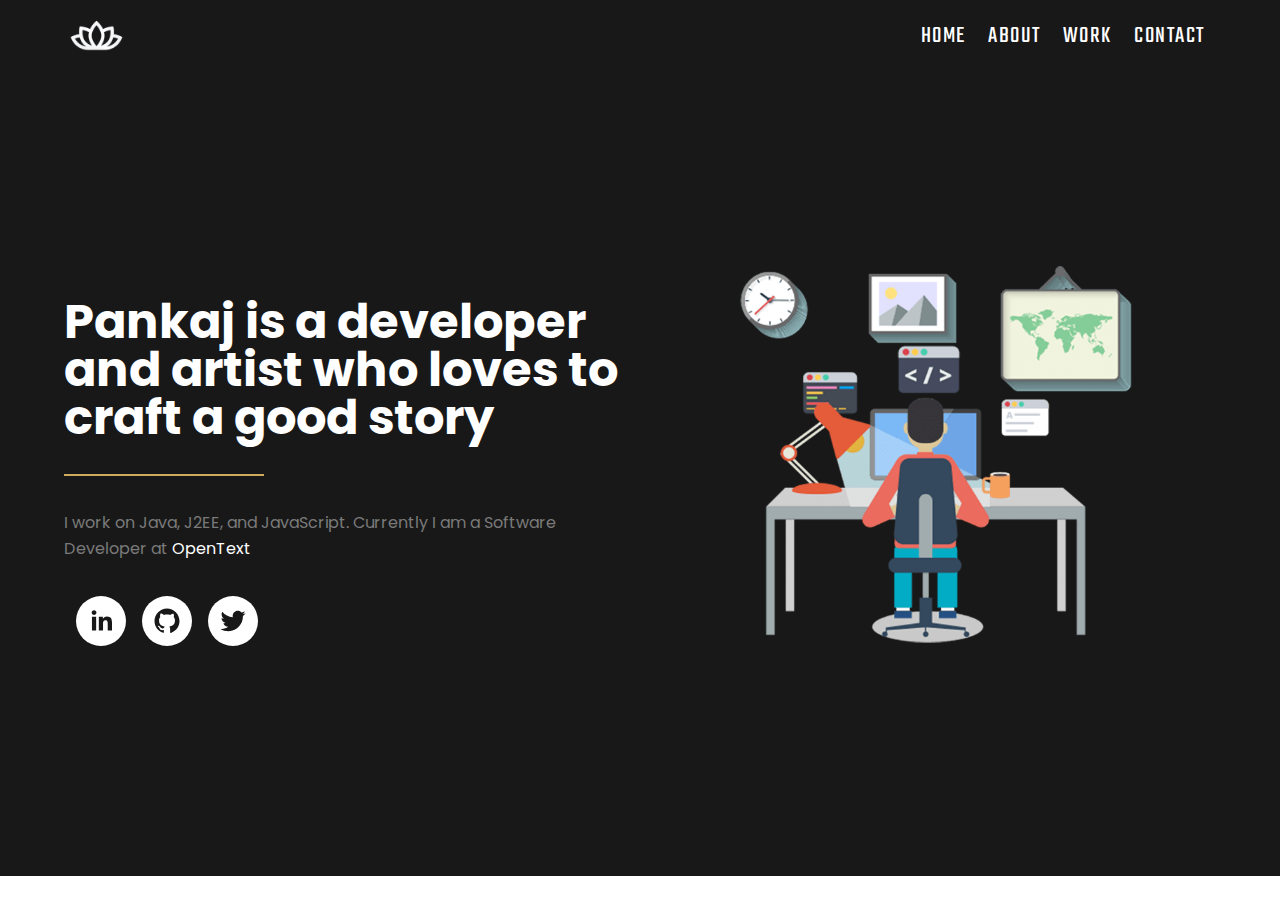
==== index.html @ ecaa139f "Updates" ====
<!doctype html><html lang="en"><head><meta charset="utf-8"/><link rel="icon" href="/favicon.ico"/><meta name="viewport" content="width=device-width,initial-scale=1"/><meta name="google-site-verification" content="CIOfzHV0tzYHWhDOsq9z45AfYUQWA6i40M98JdD1XZo"/><meta name="theme-color" content="#000000"/><meta name="description" content="Pankaj is a software developer who loves to develope useful software ...
      I do web designing and application development. Currently I am a Software Developer ..."/><link rel="apple-touch-icon" href="/logo192.png"/><link rel="manifest" href="/manifest.json"/><title>Pankaj Vyas - Developer</title><link href="/static/css/main.a0a95ea1.chunk.css" rel="stylesheet"></head><body><noscript>You need to enable JavaScript to run this app.</noscript><div id="root"></div><script>!function(e){function t(t){for(var n,i,a=t[0],c=t[1],l=t[2],s=0,p=[];s<a.length;s++)i=a[s],Object.prototype.hasOwnProperty.call(o,i)&&o[i]&&p.push(o[i][0]),o[i]=0;for(n in c)Object.prototype.hasOwnProperty.call(c,n)&&(e[n]=c[n]);for(f&&f(t);p.length;)p.shift()();return u.push.apply(u,l||[]),r()}function r(){for(var e,t=0;t<u.length;t++){for(var r=u[t],n=!0,a=1;a<r.length;a++){var c=r[a];0!==o[c]&&(n=!1)}n&&(u.splice(t--,1),e=i(i.s=r[0]))}return e}var n={},o={1:0},u=[];function i(t){if(n[t])return n[t].exports;var r=n[t]={i:t,l:!1,exports:{}};return e[t].call(r.exports,r,r.exports,i),r.l=!0,r.exports}i.e=function(e){var t=[],r=o[e];if(0!==r)if(r)t.push(r[2]);else{var n=new Promise((function(t,n){r=o[e]=[t,n]}));t.push(r[2]=n);var u,a=document.createElement("script");a.charset="utf-8",a.timeout=120,i.nc&&a.setAttribute("nonce",i.nc),a.src=function(e){return i.p+"static/js/"+({}[e]||e)+"."+{3:"cab5a14c"}[e]+".chunk.js"}(e);var c=new Error;u=function(t){a.onerror=a.onload=null,clearTimeout(l);var r=o[e];if(0!==r){if(r){var n=t&&("load"===t.type?"missing":t.type),u=t&&t.target&&t.target.src;c.message="Loading chunk "+e+" failed.\n("+n+": "+u+")",c.name="ChunkLoadError",c.type=n,c.request=u,r[1](c)}o[e]=void 0}};var l=setTimeout((function(){u({type:"timeout",target:a})}),12e4);a.onerror=a.onload=u,document.head.appendChild(a)}return Promise.all(t)},i.m=e,i.c=n,i.d=function(e,t,r){i.o(e,t)||Object.defineProperty(e,t,{enumerable:!0,get:r})},i.r=function(e){"undefined"!=typeof Symbol&&Symbol.toStringTag&&Object.defineProperty(e,Symbol.toStringTag,{value:"Module"}),Object.defineProperty(e,"__esModule",{value:!0})},i.t=function(e,t){if(1&t&&(e=i(e)),8&t)return e;if(4&t&&"object"==typeof e&&e&&e.__esModule)return e;var r=Object.create(null);if(i.r(r),Object.defineProperty(r,"default",{enumerable:!0,value:e}),2&t&&"string"!=typeof e)for(var n in e)i.d(r,n,function(t){return e[t]}.bind(null,n));return r},i.n=function(e){var t=e&&e.__esModule?function(){return e.default}:function(){return e};return i.d(t,"a",t),t},i.o=function(e,t){return Object.prototype.hasOwnProperty.call(e,t)},i.p="/",i.oe=function(e){throw console.error(e),e};var a=this["webpackJsonpwhite-lotus"]=this["webpackJsonpwhite-lotus"]||[],c=a.push.bind(a);a.push=t,a=a.slice();for(var l=0;l<a.length;l++)t(a[l]);var f=c;r()}([])</script><script src="/static/js/2.be4e857b.chunk.js"></script><script src="/static/js/main.c0b77e86.chunk.js"></script></body></html>
---- static/css/main.a0a95ea1.chunk.css ----
@import url(https://fonts.googleapis.com/css2?family=Poppins:wght@100;200;300;400;500;600;700;800;900&display=swap);@import url(https://fonts.googleapis.com/css2?family=Teko:wght@300&display=swap);nav{width:100%;position:relative;z-index:50}nav .container{justify-content:space-between;height:6rem}.logo,nav .container{display:flex;align-items:center}.logo{width:100px}.links ul{display:flex}.links a{display:inline-block;padding-left:3rem;color:var(--light-one);text-transform:uppercase;font-weight:400;font-family:var(--ff-teko);font-size:1.5rem;letter-spacing:1.5px;transition:.3s}.links a.active{background-color:var(--main-color);color:var(--light-one);border-radius:2rem;font-size:1rem;padding:.9rem 2.1rem;margin-left:1rem}.links a:hover{color:var(--hover-orange)}.links a.active:hover{color:var(--light-one);background-color:var(--hover-color)}.hamburger-menu{width:2.7rem;height:3rem;z-index:100;position:relative;display:none;align-items:center;justify-content:flex-end;cursor:pointer}.hamburger-menu .bar{position:relative;background-color:var(--light-two)}.bar:after,.bar:before,.hamburger-menu .bar{width:2.1rem;height:3px;border-radius:3px;transition:.5s}.bar:after,.bar:before{content:"";position:absolute;background-color:var(--light-one)}.bar:before{-webkit-transform:translateY(-9px);transform:translateY(-9px)}.bar:after{-webkit-transform:translateY(9px);transform:translateY(9px)}nav.open .hamburger-menu .bar{background-color:transparent;-webkit-transform:rotate(1turn);transform:rotate(1turn)}nav.open .hamburger-menu .bar:before{-webkit-transform:translateY(0) rotate(45deg);transform:translateY(0) rotate(45deg);background-color:var(--light-one)}nav.open .hamburger-menu .bar:after{-webkit-transform:translateY(0) rotate(-45deg);transform:translateY(0) rotate(-45deg);background-color:var(--light-one)}nav.open .links{-webkit-transform:translateX(0);transform:translateX(0)}.project{width:95vw;min-height:60vh;margin:1rem .5rem;color:var(--light-one);padding-left:2rem;padding-top:3rem;overflow-y:hidden}.project-stack{color:var(--dark-two);font-size:2rem}.project-stack,.project-title{text-transform:uppercase;font-family:var(--ff-teko)}.project-title{line-height:4rem;margin:4rem 0 3rem;font-size:5rem;letter-spacing:.1rem}.view-site{margin-top:3rem;width:15rem;text-align:center}@media (max-width:700px){.project{max-height:100vh}.project-title{font-size:4.5rem;margin-top:4rem}.project-title,.view-site{margin-bottom:3rem}}@media (max-width:400px){.view-site{width:12rem}}.projects-section{margin:1rem;display:grid;justify-content:center}.more-folio{display:flex;justify-content:center}:root{--dark-one:#333;--dark-two:#7a7a7a;--main-color:#565dc7;--main-black:#181818;--hover-color:#162b64;--light-one:#fff;--light-two:#f9fafb;--light-three:#f6f7fb;--hover-orange:#cfaa5a;--ff-teko:"Teko",sans-serif}.app{background:#181818;background:var(--main-black)}*,:after,:before{margin:0;padding:0;box-sizing:border-box}html{scroll-behavior:smooth}body,button,input,textarea{font-family:"Poppins",sans-serif}a{text-decoration:none}ul{list-style:none}img{width:100%}.container{background:#181818;background:var(--main-black);position:relative;z-index:5;max-width:92rem;padding:0 4rem;margin:0 auto}.stop-scrolling{height:100%;overflow:hidden}.grid-2{display:grid;grid-template-columns:repeat(2,1fr);align-items:center;justify-content:center}.text{font-size:1.25rem;color:#7a7a7a;color:var(--dark-two);line-height:1.6}.column-1{margin-right:1.5rem}.column-2{margin-left:1.5rem}.image{display:flex;align-items:center;justify-content:center}.image,.z-index{position:relative}.z-index{z-index:2}.overlay{position:absolute;width:100%;height:100%;overflow:hidden;top:0;left:0}.overlay .shape{width:auto;opacity:.13;position:absolute}.overlay.overlay-lg .shape{height:55px}.overlay.overlay-lg .shape.wave{height:auto;width:88px}.overlay.overlay-lg .shape.xshape{height:38px}.overlay.overlay-sm .shape{-webkit-filter:brightness(0) invert(1);filter:brightness(0) invert(1);opacity:.15;height:40px}.overlay.overlay-sm .shape.wave{height:auto;width:70px}.overlay.overlay-sm .shape.xshape{height:30px}.points{opacity:.3;position:absolute}.section{padding:7rem 0;overflow:hidden}.section-header{text-align:center;margin-bottom:1.5rem}.title{color:#fff;color:var(--light-one);position:relative;display:inline-block;padding-bottom:1rem;line-height:1;font-size:2.8rem;margin-bottom:.6rem}.title:before{content:attr(data-title);display:block;margin-bottom:.4rem;color:#7a7a7a;color:var(--dark-two);font-size:1.15rem;font-weight:500;text-transform:uppercase;letter-spacing:3px}.title:after{content:"";position:absolute;width:90px;height:5px;border-radius:3px;background-color:#7a7a7a;background-color:var(--dark-two);bottom:0;left:50%;-webkit-transform:translateX(-50%);transform:translateX(-50%)}.section-header .text{max-width:600px;margin:0 auto}.title-sm{color:#333;color:var(--dark-one);font-weight:600;font-size:1.6rem}.points-sq{width:210px}.btn{display:inline-block;padding:.85rem 2rem;color:#fff;color:var(--light-one);letter-spacing:.1rem;font-family:"Teko",sans-serif;font-family:var(--ff-teko);font-size:1.5rem;text-transform:uppercase;font-weight:500;border:.12rem solid #fff;transition:.3s}.btn:hover{background-color:#fff;background-color:var(--light-one);color:#181818;color:var(--main-black);border:.12rem solid #cfaa5a;border:.12rem solid var(--hover-orange)}.btn.small{padding:.7rem 1.8rem;font-size:1rem}@media (max-width:1280px){.text{font-size:1rem}.title{font-size:2.1rem;padding-bottom:.65rem}.title:before{margin-bottom:.2rem;font-size:.8rem;letter-spacing:2px}.title:after{height:3.5px;width:70px}.title-sm{font-size:1.2rem}.btn{padding:.75rem 1.7rem;font-size:.8rem}.btn.small{padding:.65rem 1.6rem;font-size:.7rem}.section-header .text{max-width:500px}.section{padding:4.5rem 0}.column-1{margin-right:1rem}.column-2{margin-left:1rem}.overlay.overlay-lg .shape{height:35px}.overlay.overlay-lg .shape.wave{height:auto;width:63px}.overlay.overlay-lg .shape.xshape,.overlay.overlay-sm .shape{height:24px}.overlay.overlay-sm .shape.wave{height:auto;width:39px}.overlay.overlay-sm .shape.xshape{height:19px}header .points1{width:270px;bottom:-50px;left:-75px}header .points2{width:340px}header .letters{width:11%}.header-content .image .img-element{max-width:500px}nav .container{height:4.5rem}.header-content .container.grid-2{min-height:calc(100vh - 4.5rem);padding-bottom:1.5rem}.logo{width:65px}.links a{font-size:1.5rem;padding:.65rem .7rem}.links a.active{font-size:.7rem;padding:.7rem 1.7rem;margin-left:.6rem}.header-title{font-size:2.6rem}.header-content .text{margin:1.1rem 0}.card{min-height:390px;max-width:290px;padding:2.2rem 1.5rem}.icon{width:65px;margin-bottom:.8rem}.card .text{font-size:.9rem;margin:1rem 0}.card:before{font-size:5rem}.card-wrap{margin:1rem .6rem}.services .points1{left:-60px}.points-sq{width:150px}.grid{margin:.8rem 0}.grid-item{padding:.8rem}.gallery-image{height:250px;max-width:325px}.gallery-image .img-overlay{padding:1.4rem 2rem}.plus:after,.plus:before{width:2.8rem}.img-overlay h3{font-size:1.1rem}.img-overlay h5{font-size:.8rem}.background-bg{height:370px}.filter-btn{padding:.6rem 1.45rem;font-size:.7rem}.about img{max-width:420px}.about .text{margin-top:.7rem}.skills{margin:.9rem 0 1.7rem}.skill-title{font-size:1rem}.skill-bar{height:6px}.about .column-1:before{font-size:6rem;top:13px}.about .points{width:230px;left:65%}.record-circle{width:150px;height:150px;border-width:3px}.record-circle .number{font-size:1.8rem}.record-circle .sub-title{font-size:.9rem}.blog-wrap{margin:.7rem .5rem}.blog-card{max-width:315px}.blog-image{height:200px}.blog-content{padding:1.8rem 1.7rem 1.9rem}.blog-info{margin-bottom:.2rem}.blog-info>*{font-size:.75rem!important}.blog-user i{font-size:.8rem}.blog-text{font-size:.9rem;margin:.2rem 0 .8rem}.rate{font-size:1.15rem;margin-bottom:1.1rem}.review-text{font-size:1.05rem}.review-info{margin-top:1.1rem}.review-name{font-size:1.05rem}.review-job{font-size:.85rem}.quote{font-size:6.5rem}.review-nav{font-size:1.55rem}.swiper-button-next{right:2.5rem}.swiper-button-prev{right:4.5rem}.contact{padding:9rem 0 6rem}.contact-form{padding-left:1rem}.contact-info{padding-right:1rem}.contact-box{padding:3.6rem 3rem}.information-wrap{margin-top:1.2rem}.contact-icon{min-width:50px;height:50px;font-size:1rem;margin-right:.8rem}.contact-icon i{line-height:50px}.info-text{font-size:1.05rem}.contact-input{font-size:.9rem;padding:.9rem 1.6rem;margin:.4rem 0}.hireme{padding:8rem 0}.footer{padding:4rem 0}.footer-links a{font-size:1rem}.footer .title-sm{margin-bottom:.5rem}.footer-input-wrap{height:36px;margin-top:.8rem}.footer-input{font-size:.9rem;padding:0 1.2rem}.input-arrow{font-size:1.2rem}.copyright .text{font-size:.95rem}.followme h3{font-size:1.05rem}.followme .footer-line{margin:0 .8rem}.social-media a{font-size:1.05rem}.back-btn-wrap{margin-left:1.3rem}.back-btn{width:43px;height:43px;font-size:.9rem}.back-btn-wrap:before{width:45px;height:45px}}@media (max-width:850px){.header-content .image .img-element{display:none}.grid-2{grid-template-columns:1fr!important}.column-1{margin-right:0;margin-bottom:1rem}.column-2{margin-left:0;margin-top:1rem}.hamburger-menu{display:flex;background-color:#181818;background-color:var(--main-black);justify-content:center}.header-content{margin-top:1rem}.header-title{font-size:2.3rem}.header-content .image{max-width:400px;margin:0 auto}header .column-1{max-width:550px;margin:0 auto}.links{position:fixed;width:100%;height:100vh;top:0;right:0;background-color:#fff;background-color:var(--light-one);display:flex;align-items:center;justify-content:center;text-align:center;-webkit-transform:translateX(100%);transform:translateX(100%);transition:.5s}.links ul{flex-direction:column}.links a{color:#181818;color:var(--main-black);font-size:2rem}.links a.active{margin:.5rem 0}.header-content .container.grid-2{min-height:80vh}.letters,header .half-circle2,header .points1,header .wave2{display:none}header .half-circle1{bottom:55%;left:23%}header .circle{left:8%;bottom:40%}header .wave1{bottom:87%;left:75%}header .square{top:auto;bottom:5%;left:13%}header .triangle{right:14%;bottom:63%}header .points2{width:280px;bottom:-10px;left:60%}header .xshape{left:90%;top:54%}.grid-item{width:50%}.gallery-image{height:210px;max-width:270px}.background-bg{height:340px}.portfolio .half-circle1,.portfolio .half-circle2,.portfolio .triangle{display:none}.portfolio .square{top:10%;left:14%}.portfolio .wave{top:33%}.portfolio .circle{right:20%}.portfolio .xshape{top:25%}.skill-bar{width:100%}.about .column-1:before{font-size:5rem}.about .points{top:60%;left:59%}.records .triangle,.records .wave1{display:none}.records .container{grid-template-columns:repeat(2,1fr)}.records .wave2{left:48%}.records .sqaure2{bottom:45%;right:50px}.testi-content{margin-top:1.7rem}.testi-content .image{max-width:500px;margin:0 auto}.review-nav{bottom:3rem}.contact-box{grid-template-columns:1fr;padding:3.2rem 2.7rem}.contact-info{padding-right:0;padding-bottom:.5rem}.contact-form{padding-left:0;padding-top:.5rem}.information-wrap{margin-top:.7rem}.information:not(:last-child){margin-bottom:.8rem}.contact-input.textarea{min-height:220px}.contact:before{height:25%}.contact:after{height:75%;top:25%}.footer .grid-4{grid-template-columns:repeat(2,1fr);max-width:500px;margin:0 auto;text-align:center}.footer-about,.footer-newstletter{grid-column:1/3}.grid-4-col{margin:1rem 0;padding:0}.footer-input-wrap{max-width:300px;margin:.95rem auto 0;grid-template-columns:auto 45px}.bottom-footer{flex-direction:column;justify-items:center;align-items:center;padding:1.5rem 0 0;margin-top:2.5rem;position:relative}.bottom-footer:before{content:"";position:absolute;width:90%;max-width:500px;height:1px;background-color:#7b7b7b;top:0;left:50%;-webkit-transform:translate(-50%,-50%);transform:translate(-50%,-50%)}.followme-wrap{margin-top:.8rem}}@media (max-width:600px){.grid-item{width:100%}}@media (max-width:560px){.container{padding:0 2rem}.title{font-size:1.8rem}.text{font-size:.92rem}.overlay.overlay-lg .shape{height:28px}.overlay.overlay-lg .shape.wave{height:auto;width:52px}.overlay.overlay-lg .shape.xshape{height:22px}.records .container{grid-template-columns:1fr}.records .half-circle{top:50%;left:50px}.records .wave2{bottom:50%;right:20px;left:auto}.records .xshape{right:70px}.records .square2{bottom:90px;right:40px}.testi-content{margin-top:1rem}.review{padding:1.5rem 1rem}.review-text{font-size:.9rem}.review-nav{bottom:1.5rem;font-size:1.3rem}.swiper-button-next{right:1.3rem}.swiper-button-prev{right:3rem}.contact{padding:8rem 0 5rem}.contact-info{display:none}.contact-box{padding:2.3rem 2rem;border-radius:30px}.contact:before{background-size:200%}.contact-form .row{grid-column-gap:.3rem}.contact-input{font-size:.8rem;padding:.8rem 1.4rem;margin:.25rem 0}}.footer-section{margin-top:6rem;background:var(--light-one)}.footer{display:grid;justify-content:center;margin-top:2rem;padding-top:2rem;background:var(--dark-one)}.bottom-footer{width:100cw;display:grid;grid-template-columns:1fr 1fr 1fr;grid-column-gap:1rem;-webkit-column-gap:1rem;column-gap:1rem}.bottom-footer,.copyright{background-color:var(--main-black)}.copyright{padding:0 1rem;height:100%;width:100%}.footer-text{text-align:center;margin-bottom:.25rem;font-family:var(--ff-teko);letter-spacing:.04rem;font-size:1rem;text-transform:uppercase;font-weight:600;color:var(--dark-two)}.chat-btn{color:var(--light-one);background:var(--main-black);font-size:1rem;padding:.3rem .7rem;cursor:pointer;width:100%}.chat-btn:hover{background:var(--dark-one);color:var(--light-one)}.work-together{width:100%;font-weight:700;padding:0 1rem;height:100%;text-align:center}.email-body{width:100%;height:100%;background-color:var(--main-black)}.logo-name{color:var(--light-two)}@media (max-width:900px){.bottom-footer{grid-template-columns:1fr}}@media (max-width:900px){.copyright{height:50vh}.work-together{height:60vh;background-color:var(--light-one)}.email-body{height:50vh}}.outside-work{margin-left:3rem}.notebook-title{color:var(--light-two);font-size:3rem;font-family:var(--ff-teko);text-transform:uppercase;font-weight:700;margin-top:4rem;width:16rem}.notebook{display:flex;height:100%;margin:1rem 2rem;background:linear-gradient(rgba(0,0,0,.1),rgba(0,0,0,.1)),url(/static/media/notebook.7d2a13e7.jpg) 50%/cover no-repeat}.check-out-btn{margin:2rem auto}.contact{height:1000px}.contact-body{display:grid;grid-template-columns:1fr 1fr}.contact-button-panel{display:flex;flex-direction:column}.notebook-add{padding:3rem}.contact-info{color:var(--light-one);margin:1rem 0;display:flex;flex-wrap:wrap;grid-gap:10px;gap:10px;align-items:center}.email{font-size:1rem}.icon{size:100rem}.download-resume,.drop-message{margin-bottom:2rem;width:70%;margin-top:0;text-align:center}@media (max-width:992px){.email{font-size:.8rem}.contact-body{grid-template-columns:auto}.notebook-add{padding:0}}@media (max-width:776px){.contact{height:100%}.email{font-size:.6rem}}header{width:100%;background:var(--main-black);overflow:hidden;position:relative}.header-content .container.grid-2{grid-template-columns:2.5fr 2.5fr;min-height:calc(100vh - 6rem);padding-bottom:2.5rem;text-align:left}.header-btn{margin-bottom:2rem;margin-left:.5rem}.header-title{margin-top:3rem;font-size:3rem;line-height:1;color:var(--light-one);overflow-x:visible;z-index:3}.header-content .text{margin:2.15rem 0}.header-content .image .img-element{max-width:750px;z-index:-1}.intro-img{display:flex;flex-direction:column}.intro-cmnt{justify-self:end;margin-left:25rem;color:var(--hover-orange)}header .points1{width:420px;bottom:-75px;left:-150px}header .points2{width:70%;top:65%;left:71%}header .square{right:68%;top:71%}header .triangle{right:7%;bottom:75%}header .xshape{right:4%;bottom:50%}header .half-circle1{left:50%;bottom:82%}header .half-circle2{left:5%;top:67%}header .wave1{bottom:75%;left:20%}header .wave2{bottom:8%;right:55%}header .circle{left:38%;bottom:63%}.letters{position:absolute;width:13.5%;top:-5px;left:15px;opacity:.06}.text a{color:var(--light-one);transition:.3s}.text a:hover{color:var(--hover-orange)}.social-media{display:flex;grid-gap:1rem;gap:1rem;margin:.75rem}.social-icon .social-svg:hover{background-color:var(--hover-orange)}.line{margin-top:2rem;width:200px;background:var(--hover-orange);border:.1rem solid var(--hover-orange)}.about{overflow:hidden;min-height:calc(100vh - 6rem);display:grid;place-items:center}.about-me{background:var(--dark-one);height:100%;padding:1rem;display:grid;grid-template-columns:1fr 20rem 1fr;grid-column-gap:5rem;-webkit-column-gap:5rem;column-gap:5rem;justify-content:center}.about-para-title{margin-top:1rem;color:var(--dark-two);font-family:var(--ff-teko);font-size:2rem;letter-spacing:.1rem}.about-text{color:var(--light-three);font-size:.8rem;letter-spacing:.01rem;line-height:.5rem;font-style:italic;text-align:center;margin-top:45rem;line-height:1rem;padding:0 1rem}.about-para{margin-top:1.2rem;color:var(--light-one);letter-spacing:.1rem;line-height:1.7rem}.about-img{background:linear-gradient(rgba(0,0,0,.6),rgba(0,0,0,.6)),url(/static/media/about-img.6d921d4e.jpg) 50%/cover no-repeat;padding-top:7rem;margin:2.5rem}.about .text{margin-top:1rem}.skills{margin:1.5rem 0 2.5rem}.skill{margin:1rem 0}.skill-title{color:#555;font-weight:600;margin-bottom:.3rem}.skill-bar{width:70%;height:8px;border-radius:4px;background-color:#ece6fa;position:relative;overflow:hidden}.skill-progress{position:absolute;height:100%;width:0;top:0;left:0;background-color:var(--main-color);transition:1s}.about .column-1{position:relative}.about .column-1:before{content:"About";position:absolute;font-size:8rem;font-weight:800;color:var(--dark-two);opacity:.04;top:20px;left:0;line-height:0}.about .points{width:300px;top:65%;left:80%;opacity:.1}.capabilities-section{display:grid;grid-template-columns:1fr;justify-content:center}.tech{color:var(--light-three);letter-spacing:.1rem;line-height:1rem;margin:1rem}@media (max-width:850px){.about-me{grid-template-columns:auto;height:100%}}
/*# sourceMappingURL=main.a0a95ea1.chunk.css.map */
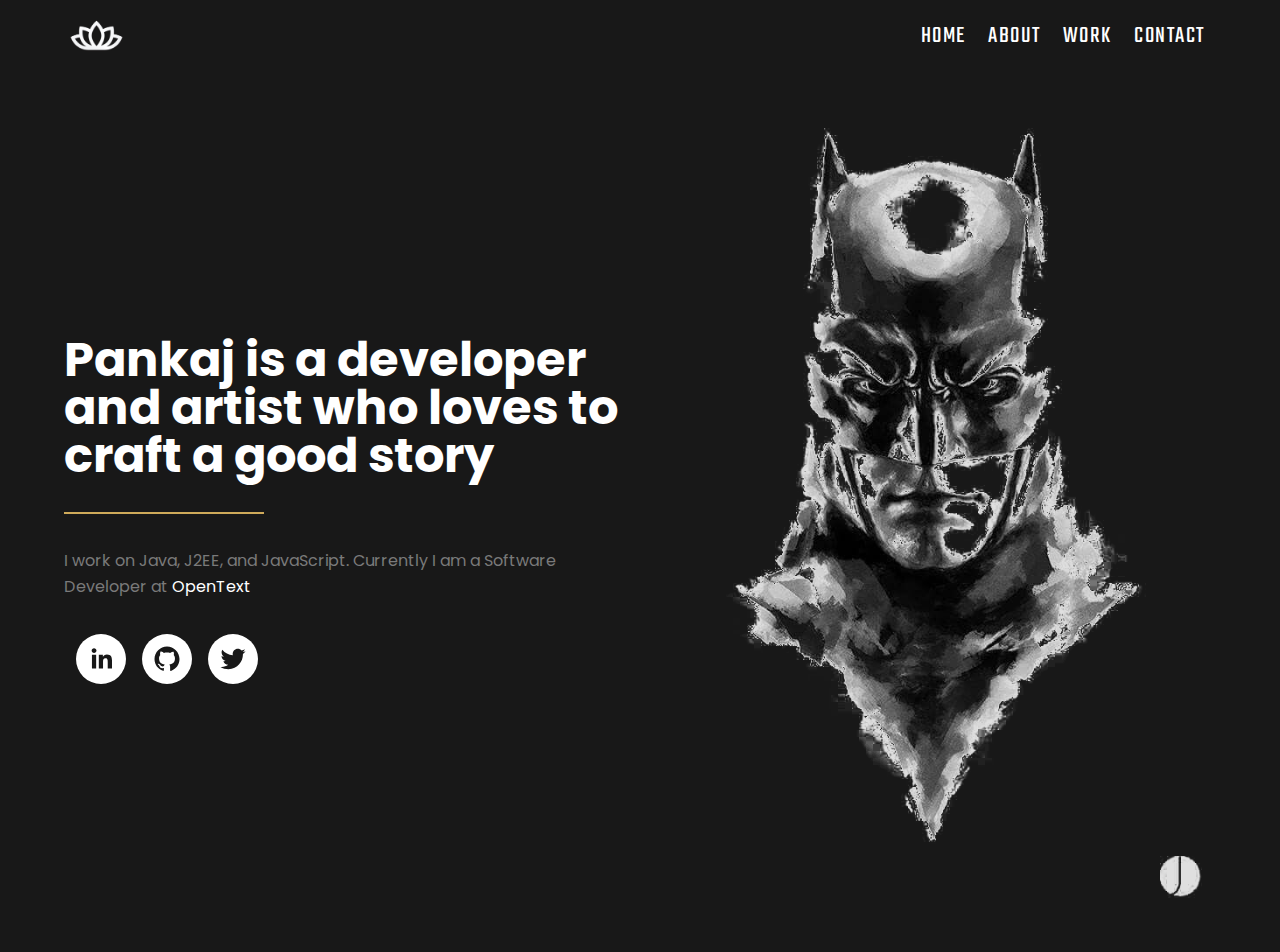
==== commit 68413a3a: "Updates" ====
--- a/index.html
+++ b/index.html
@@ -1,2 +1,2 @@
 <!doctype html><html lang="en"><head><meta charset="utf-8"/><link rel="icon" href="/favicon.ico"/><meta name="viewport" content="width=device-width,initial-scale=1"/><meta name="google-site-verification" content="CIOfzHV0tzYHWhDOsq9z45AfYUQWA6i40M98JdD1XZo"/><meta name="theme-color" content="#000000"/><meta name="description" content="Pankaj is a software developer who loves to develope useful software ...
-      I do web designing and application development. Currently I am a Software Developer ..."/><link rel="apple-touch-icon" href="/logo192.png"/><link rel="manifest" href="/manifest.json"/><title>Pankaj Vyas - Developer</title><link href="/static/css/main.a0a95ea1.chunk.css" rel="stylesheet"></head><body><noscript>You need to enable JavaScript to run this app.</noscript><div id="root"></div><script>!function(e){function t(t){for(var n,i,a=t[0],c=t[1],l=t[2],s=0,p=[];s<a.length;s++)i=a[s],Object.prototype.hasOwnProperty.call(o,i)&&o[i]&&p.push(o[i][0]),o[i]=0;for(n in c)Object.prototype.hasOwnProperty.call(c,n)&&(e[n]=c[n]);for(f&&f(t);p.length;)p.shift()();return u.push.apply(u,l||[]),r()}function r(){for(var e,t=0;t<u.length;t++){for(var r=u[t],n=!0,a=1;a<r.length;a++){var c=r[a];0!==o[c]&&(n=!1)}n&&(u.splice(t--,1),e=i(i.s=r[0]))}return e}var n={},o={1:0},u=[];function i(t){if(n[t])return n[t].exports;var r=n[t]={i:t,l:!1,exports:{}};return e[t].call(r.exports,r,r.exports,i),r.l=!0,r.exports}i.e=function(e){var t=[],r=o[e];if(0!==r)if(r)t.push(r[2]);else{var n=new Promise((function(t,n){r=o[e]=[t,n]}));t.push(r[2]=n);var u,a=document.createElement("script");a.charset="utf-8",a.timeout=120,i.nc&&a.setAttribute("nonce",i.nc),a.src=function(e){return i.p+"static/js/"+({}[e]||e)+"."+{3:"cab5a14c"}[e]+".chunk.js"}(e);var c=new Error;u=function(t){a.onerror=a.onload=null,clearTimeout(l);var r=o[e];if(0!==r){if(r){var n=t&&("load"===t.type?"missing":t.type),u=t&&t.target&&t.target.src;c.message="Loading chunk "+e+" failed.\n("+n+": "+u+")",c.name="ChunkLoadError",c.type=n,c.request=u,r[1](c)}o[e]=void 0}};var l=setTimeout((function(){u({type:"timeout",target:a})}),12e4);a.onerror=a.onload=u,document.head.appendChild(a)}return Promise.all(t)},i.m=e,i.c=n,i.d=function(e,t,r){i.o(e,t)||Object.defineProperty(e,t,{enumerable:!0,get:r})},i.r=function(e){"undefined"!=typeof Symbol&&Symbol.toStringTag&&Object.defineProperty(e,Symbol.toStringTag,{value:"Module"}),Object.defineProperty(e,"__esModule",{value:!0})},i.t=function(e,t){if(1&t&&(e=i(e)),8&t)return e;if(4&t&&"object"==typeof e&&e&&e.__esModule)return e;var r=Object.create(null);if(i.r(r),Object.defineProperty(r,"default",{enumerable:!0,value:e}),2&t&&"string"!=typeof e)for(var n in e)i.d(r,n,function(t){return e[t]}.bind(null,n));return r},i.n=function(e){var t=e&&e.__esModule?function(){return e.default}:function(){return e};return i.d(t,"a",t),t},i.o=function(e,t){return Object.prototype.hasOwnProperty.call(e,t)},i.p="/",i.oe=function(e){throw console.error(e),e};var a=this["webpackJsonpwhite-lotus"]=this["webpackJsonpwhite-lotus"]||[],c=a.push.bind(a);a.push=t,a=a.slice();for(var l=0;l<a.length;l++)t(a[l]);var f=c;r()}([])</script><script src="/static/js/2.be4e857b.chunk.js"></script><script src="/static/js/main.c0b77e86.chunk.js"></script></body></html>+      I do web designing and application development. Currently I am a Software Developer ..."/><link rel="apple-touch-icon" href="/logo192.png"/><link rel="manifest" href="/manifest.json"/><title>Pankaj Vyas - Developer</title><link href="/static/css/main.a0a95ea1.chunk.css" rel="stylesheet"></head><body><noscript>You need to enable JavaScript to run this app.</noscript><div id="root"></div><script>!function(e){function t(t){for(var n,i,a=t[0],c=t[1],l=t[2],s=0,p=[];s<a.length;s++)i=a[s],Object.prototype.hasOwnProperty.call(o,i)&&o[i]&&p.push(o[i][0]),o[i]=0;for(n in c)Object.prototype.hasOwnProperty.call(c,n)&&(e[n]=c[n]);for(f&&f(t);p.length;)p.shift()();return u.push.apply(u,l||[]),r()}function r(){for(var e,t=0;t<u.length;t++){for(var r=u[t],n=!0,a=1;a<r.length;a++){var c=r[a];0!==o[c]&&(n=!1)}n&&(u.splice(t--,1),e=i(i.s=r[0]))}return e}var n={},o={1:0},u=[];function i(t){if(n[t])return n[t].exports;var r=n[t]={i:t,l:!1,exports:{}};return e[t].call(r.exports,r,r.exports,i),r.l=!0,r.exports}i.e=function(e){var t=[],r=o[e];if(0!==r)if(r)t.push(r[2]);else{var n=new Promise((function(t,n){r=o[e]=[t,n]}));t.push(r[2]=n);var u,a=document.createElement("script");a.charset="utf-8",a.timeout=120,i.nc&&a.setAttribute("nonce",i.nc),a.src=function(e){return i.p+"static/js/"+({}[e]||e)+"."+{3:"cab5a14c"}[e]+".chunk.js"}(e);var c=new Error;u=function(t){a.onerror=a.onload=null,clearTimeout(l);var r=o[e];if(0!==r){if(r){var n=t&&("load"===t.type?"missing":t.type),u=t&&t.target&&t.target.src;c.message="Loading chunk "+e+" failed.\n("+n+": "+u+")",c.name="ChunkLoadError",c.type=n,c.request=u,r[1](c)}o[e]=void 0}};var l=setTimeout((function(){u({type:"timeout",target:a})}),12e4);a.onerror=a.onload=u,document.head.appendChild(a)}return Promise.all(t)},i.m=e,i.c=n,i.d=function(e,t,r){i.o(e,t)||Object.defineProperty(e,t,{enumerable:!0,get:r})},i.r=function(e){"undefined"!=typeof Symbol&&Symbol.toStringTag&&Object.defineProperty(e,Symbol.toStringTag,{value:"Module"}),Object.defineProperty(e,"__esModule",{value:!0})},i.t=function(e,t){if(1&t&&(e=i(e)),8&t)return e;if(4&t&&"object"==typeof e&&e&&e.__esModule)return e;var r=Object.create(null);if(i.r(r),Object.defineProperty(r,"default",{enumerable:!0,value:e}),2&t&&"string"!=typeof e)for(var n in e)i.d(r,n,function(t){return e[t]}.bind(null,n));return r},i.n=function(e){var t=e&&e.__esModule?function(){return e.default}:function(){return e};return i.d(t,"a",t),t},i.o=function(e,t){return Object.prototype.hasOwnProperty.call(e,t)},i.p="/",i.oe=function(e){throw console.error(e),e};var a=this["webpackJsonpwhite-lotus"]=this["webpackJsonpwhite-lotus"]||[],c=a.push.bind(a);a.push=t,a=a.slice();for(var l=0;l<a.length;l++)t(a[l]);var f=c;r()}([])</script><script src="/static/js/2.be4e857b.chunk.js"></script><script src="/static/js/main.4db5b99a.chunk.js"></script></body></html>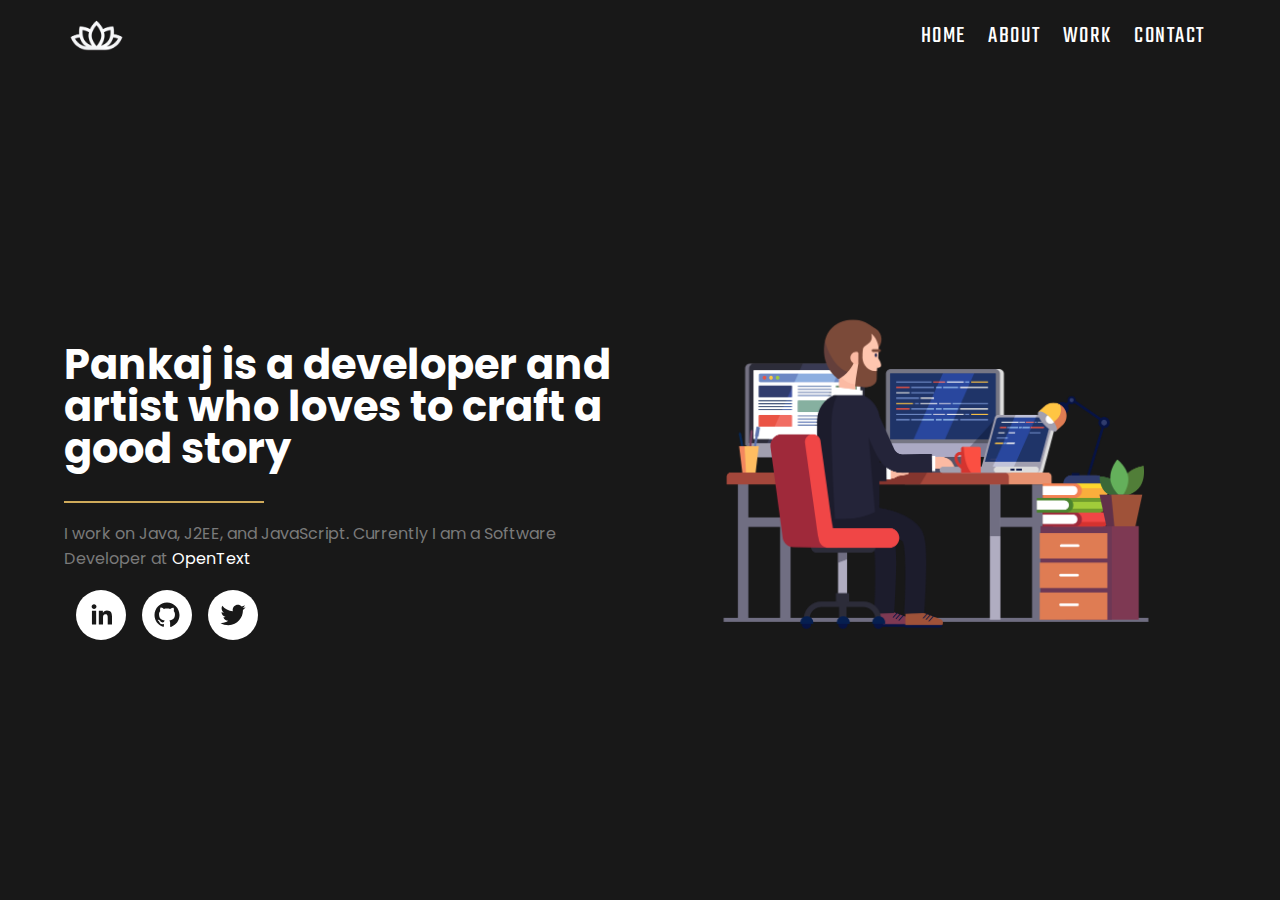
==== commit 617a487e: "Updates" ====
--- a/index.html
+++ b/index.html
@@ -1,2 +1,2 @@
 <!doctype html><html lang="en"><head><meta charset="utf-8"/><link rel="icon" href="/favicon.ico"/><meta name="viewport" content="width=device-width,initial-scale=1"/><meta name="google-site-verification" content="CIOfzHV0tzYHWhDOsq9z45AfYUQWA6i40M98JdD1XZo"/><meta name="theme-color" content="#000000"/><meta name="description" content="Pankaj is a software developer who loves to develope useful software ...
-      I do web designing and application development. Currently I am a Software Developer ..."/><link rel="apple-touch-icon" href="/logo192.png"/><link rel="manifest" href="/manifest.json"/><title>Pankaj Vyas - Developer</title><link href="/static/css/main.a0a95ea1.chunk.css" rel="stylesheet"></head><body><noscript>You need to enable JavaScript to run this app.</noscript><div id="root"></div><script>!function(e){function t(t){for(var n,i,a=t[0],c=t[1],l=t[2],s=0,p=[];s<a.length;s++)i=a[s],Object.prototype.hasOwnProperty.call(o,i)&&o[i]&&p.push(o[i][0]),o[i]=0;for(n in c)Object.prototype.hasOwnProperty.call(c,n)&&(e[n]=c[n]);for(f&&f(t);p.length;)p.shift()();return u.push.apply(u,l||[]),r()}function r(){for(var e,t=0;t<u.length;t++){for(var r=u[t],n=!0,a=1;a<r.length;a++){var c=r[a];0!==o[c]&&(n=!1)}n&&(u.splice(t--,1),e=i(i.s=r[0]))}return e}var n={},o={1:0},u=[];function i(t){if(n[t])return n[t].exports;var r=n[t]={i:t,l:!1,exports:{}};return e[t].call(r.exports,r,r.exports,i),r.l=!0,r.exports}i.e=function(e){var t=[],r=o[e];if(0!==r)if(r)t.push(r[2]);else{var n=new Promise((function(t,n){r=o[e]=[t,n]}));t.push(r[2]=n);var u,a=document.createElement("script");a.charset="utf-8",a.timeout=120,i.nc&&a.setAttribute("nonce",i.nc),a.src=function(e){return i.p+"static/js/"+({}[e]||e)+"."+{3:"cab5a14c"}[e]+".chunk.js"}(e);var c=new Error;u=function(t){a.onerror=a.onload=null,clearTimeout(l);var r=o[e];if(0!==r){if(r){var n=t&&("load"===t.type?"missing":t.type),u=t&&t.target&&t.target.src;c.message="Loading chunk "+e+" failed.\n("+n+": "+u+")",c.name="ChunkLoadError",c.type=n,c.request=u,r[1](c)}o[e]=void 0}};var l=setTimeout((function(){u({type:"timeout",target:a})}),12e4);a.onerror=a.onload=u,document.head.appendChild(a)}return Promise.all(t)},i.m=e,i.c=n,i.d=function(e,t,r){i.o(e,t)||Object.defineProperty(e,t,{enumerable:!0,get:r})},i.r=function(e){"undefined"!=typeof Symbol&&Symbol.toStringTag&&Object.defineProperty(e,Symbol.toStringTag,{value:"Module"}),Object.defineProperty(e,"__esModule",{value:!0})},i.t=function(e,t){if(1&t&&(e=i(e)),8&t)return e;if(4&t&&"object"==typeof e&&e&&e.__esModule)return e;var r=Object.create(null);if(i.r(r),Object.defineProperty(r,"default",{enumerable:!0,value:e}),2&t&&"string"!=typeof e)for(var n in e)i.d(r,n,function(t){return e[t]}.bind(null,n));return r},i.n=function(e){var t=e&&e.__esModule?function(){return e.default}:function(){return e};return i.d(t,"a",t),t},i.o=function(e,t){return Object.prototype.hasOwnProperty.call(e,t)},i.p="/",i.oe=function(e){throw console.error(e),e};var a=this["webpackJsonpwhite-lotus"]=this["webpackJsonpwhite-lotus"]||[],c=a.push.bind(a);a.push=t,a=a.slice();for(var l=0;l<a.length;l++)t(a[l]);var f=c;r()}([])</script><script src="/static/js/2.be4e857b.chunk.js"></script><script src="/static/js/main.4db5b99a.chunk.js"></script></body></html>+      I do web designing and application development. Currently I am a Software Developer ..."/><link rel="apple-touch-icon" href="/logo192.png"/><link rel="manifest" href="/manifest.json"/><title>Pankaj Vyas - Developer</title><link href="/static/css/main.625722fd.chunk.css" rel="stylesheet"></head><body><noscript>You need to enable JavaScript to run this app.</noscript><div id="root"></div><script>!function(e){function t(t){for(var n,i,a=t[0],c=t[1],l=t[2],s=0,p=[];s<a.length;s++)i=a[s],Object.prototype.hasOwnProperty.call(o,i)&&o[i]&&p.push(o[i][0]),o[i]=0;for(n in c)Object.prototype.hasOwnProperty.call(c,n)&&(e[n]=c[n]);for(f&&f(t);p.length;)p.shift()();return u.push.apply(u,l||[]),r()}function r(){for(var e,t=0;t<u.length;t++){for(var r=u[t],n=!0,a=1;a<r.length;a++){var c=r[a];0!==o[c]&&(n=!1)}n&&(u.splice(t--,1),e=i(i.s=r[0]))}return e}var n={},o={1:0},u=[];function i(t){if(n[t])return n[t].exports;var r=n[t]={i:t,l:!1,exports:{}};return e[t].call(r.exports,r,r.exports,i),r.l=!0,r.exports}i.e=function(e){var t=[],r=o[e];if(0!==r)if(r)t.push(r[2]);else{var n=new Promise((function(t,n){r=o[e]=[t,n]}));t.push(r[2]=n);var u,a=document.createElement("script");a.charset="utf-8",a.timeout=120,i.nc&&a.setAttribute("nonce",i.nc),a.src=function(e){return i.p+"static/js/"+({}[e]||e)+"."+{3:"cab5a14c"}[e]+".chunk.js"}(e);var c=new Error;u=function(t){a.onerror=a.onload=null,clearTimeout(l);var r=o[e];if(0!==r){if(r){var n=t&&("load"===t.type?"missing":t.type),u=t&&t.target&&t.target.src;c.message="Loading chunk "+e+" failed.\n("+n+": "+u+")",c.name="ChunkLoadError",c.type=n,c.request=u,r[1](c)}o[e]=void 0}};var l=setTimeout((function(){u({type:"timeout",target:a})}),12e4);a.onerror=a.onload=u,document.head.appendChild(a)}return Promise.all(t)},i.m=e,i.c=n,i.d=function(e,t,r){i.o(e,t)||Object.defineProperty(e,t,{enumerable:!0,get:r})},i.r=function(e){"undefined"!=typeof Symbol&&Symbol.toStringTag&&Object.defineProperty(e,Symbol.toStringTag,{value:"Module"}),Object.defineProperty(e,"__esModule",{value:!0})},i.t=function(e,t){if(1&t&&(e=i(e)),8&t)return e;if(4&t&&"object"==typeof e&&e&&e.__esModule)return e;var r=Object.create(null);if(i.r(r),Object.defineProperty(r,"default",{enumerable:!0,value:e}),2&t&&"string"!=typeof e)for(var n in e)i.d(r,n,function(t){return e[t]}.bind(null,n));return r},i.n=function(e){var t=e&&e.__esModule?function(){return e.default}:function(){return e};return i.d(t,"a",t),t},i.o=function(e,t){return Object.prototype.hasOwnProperty.call(e,t)},i.p="/",i.oe=function(e){throw console.error(e),e};var a=this["webpackJsonpwhite-lotus"]=this["webpackJsonpwhite-lotus"]||[],c=a.push.bind(a);a.push=t,a=a.slice();for(var l=0;l<a.length;l++)t(a[l]);var f=c;r()}([])</script><script src="/static/js/2.9f063786.chunk.js"></script><script src="/static/js/main.9743decc.chunk.js"></script></body></html>--- a/static/css/main.625722fd.chunk.css
+++ b/static/css/main.625722fd.chunk.css
@@ -0,0 +1,2 @@
+@import url(https://fonts.googleapis.com/css2?family=Poppins:wght@100;200;300;400;500;600;700;800;900&display=swap);@import url(https://fonts.googleapis.com/css2?family=Teko:wght@300&display=swap);nav{width:100%;position:relative;z-index:50}nav .container{justify-content:space-between;height:6rem}.logo,nav .container{display:flex;align-items:center}.logo{width:100px}.links ul{display:flex}.links a{display:inline-block;padding-left:3rem;color:var(--light-one);text-transform:uppercase;font-weight:400;font-family:var(--ff-teko);font-size:1.5rem;letter-spacing:1.5px;transition:.3s}.links a.active{background-color:var(--main-color);color:var(--light-one);border-radius:2rem;font-size:1rem;padding:.9rem 2.1rem;margin-left:1rem}.links a:hover{color:var(--hover-orange)}.links a.active:hover{color:var(--light-one);background-color:var(--hover-color)}.hamburger-menu{width:2.7rem;height:3rem;z-index:100;position:relative;display:none;align-items:center;justify-content:flex-end;cursor:pointer}.hamburger-menu .bar{position:relative;background-color:var(--light-two)}.bar:after,.bar:before,.hamburger-menu .bar{width:2.1rem;height:3px;border-radius:3px;transition:.5s}.bar:after,.bar:before{content:"";position:absolute;background-color:var(--light-one)}.bar:before{-webkit-transform:translateY(-9px);transform:translateY(-9px)}.bar:after{-webkit-transform:translateY(9px);transform:translateY(9px)}nav.open .hamburger-menu .bar{background-color:transparent;-webkit-transform:rotate(1turn);transform:rotate(1turn)}nav.open .hamburger-menu .bar:before{-webkit-transform:translateY(0) rotate(45deg);transform:translateY(0) rotate(45deg);background-color:var(--light-one)}nav.open .hamburger-menu .bar:after{-webkit-transform:translateY(0) rotate(-45deg);transform:translateY(0) rotate(-45deg);background-color:var(--light-one)}nav.open .links{-webkit-transform:translateX(0);transform:translateX(0)}.about{overflow:hidden;min-height:calc(100vh - 6rem);display:grid;place-items:center}.about-me{background:var(--dark-one);height:100%;padding:1rem;display:grid;grid-template-columns:1fr 20rem 1fr;grid-column-gap:5rem;-webkit-column-gap:5rem;column-gap:5rem;justify-content:center}.about-para-title{margin-top:1rem;color:var(--dark-two);font-family:var(--ff-teko);font-size:2rem;letter-spacing:.1rem}.about-text{color:var(--light-three);font-size:.8rem;letter-spacing:.01rem;line-height:.5rem;font-style:italic;text-align:center;margin-top:45rem;line-height:1rem;padding:0 1rem}.about-para{margin-top:1.2rem;color:var(--light-one);letter-spacing:.1rem;line-height:1.7rem}.about-img{background:linear-gradient(rgba(0,0,0,.6),rgba(0,0,0,.6)),url(/static/media/about-img.6d921d4e.jpg) 50%/cover no-repeat;padding-top:7rem;margin:2.5rem}.about .text{margin-top:1rem}.skills{margin:1.5rem 0 2.5rem}.skill{margin:1rem 0}.skill-title{color:#555;font-weight:600;margin-bottom:.3rem}.skill-bar{width:70%;height:8px;border-radius:4px;background-color:#ece6fa;position:relative;overflow:hidden}.skill-progress{position:absolute;height:100%;width:0;top:0;left:0;background-color:var(--main-color);transition:1s}.about .column-1{position:relative}.about .column-1:before{content:"About";position:absolute;font-size:8rem;font-weight:800;color:var(--dark-two);opacity:.04;top:20px;left:0;line-height:0}.about .points{width:300px;top:65%;left:80%;opacity:.1}.capabilities-section{display:grid;grid-template-columns:1fr;justify-content:center}.tech{color:var(--light-three);letter-spacing:.1rem;line-height:1rem;margin:1rem}@media (max-width:850px){.about-me{grid-template-columns:auto;height:100%}}.footer-section{margin-top:6rem;background:var(--light-one)}.footer{display:grid;justify-content:center;margin-top:2rem;padding-top:2rem;background:var(--dark-one)}.bottom-footer{width:100cw;display:grid;grid-template-columns:1fr 1fr 1fr;grid-column-gap:1rem;-webkit-column-gap:1rem;column-gap:1rem}.bottom-footer,.copyright{background-color:var(--main-black)}.copyright{padding:0 1rem;height:100%;width:100%}.footer-text{text-align:center;margin-bottom:.25rem;font-family:var(--ff-teko);letter-spacing:.04rem;font-size:1rem;text-transform:uppercase;font-weight:600;color:var(--dark-two)}.chat-btn{color:var(--light-one);background:var(--main-black);font-size:1rem;padding:.3rem .7rem;cursor:pointer;width:100%}.chat-btn:hover{background:var(--dark-one);color:var(--light-one)}.work-together{width:100%;font-weight:700;padding:0 1rem;height:100%;text-align:center}.email-body{width:100%;height:100%;background-color:var(--main-black)}.logo-name{color:var(--light-two)}@media (max-width:900px){.bottom-footer{grid-template-columns:1fr}}@media (max-width:900px){.copyright{height:50vh}.work-together{height:60vh;background-color:var(--light-one)}.email-body{height:50vh}}.outside-work{margin-left:3rem}.notebook-title{color:var(--light-two);font-size:3rem;font-family:var(--ff-teko);text-transform:uppercase;font-weight:700;margin-top:4rem;width:16rem}.notebook{display:flex;height:100%;margin:1rem 2rem;background:linear-gradient(rgba(0,0,0,.1),rgba(0,0,0,.1)),url(/static/media/notebook.7d2a13e7.jpg) 50%/cover no-repeat}.check-out-btn{margin:2rem auto}.contact{height:1000px}.contact-body{display:grid;grid-template-columns:1fr 1fr}.contact-button-panel{display:flex;flex-direction:column}.notebook-add{padding:3rem}.contact-info{color:var(--light-one);margin:1rem 0;display:flex;flex-wrap:wrap;grid-gap:10px;gap:10px;align-items:center}.email{font-size:1rem}.icon{size:100rem}.download-resume,.drop-message{margin-bottom:2rem;width:70%;margin-top:0;text-align:center}@media (max-width:992px){.email{font-size:.8rem}.contact-body{grid-template-columns:auto}.notebook-add{padding:0}}@media (max-width:776px){.contact{height:100%}.email{font-size:.6rem}}header{width:100%;background:var(--main-black);overflow:hidden;position:relative}.header-content .container.grid-2{grid-template-columns:2.5fr 2.5fr;min-height:calc(100vh - 6rem);padding-bottom:2.5rem;text-align:left}.header-btn{margin-bottom:2rem;margin-left:.5rem}.header-title{margin-top:3rem;font-size:3rem;line-height:1;color:var(--light-one);overflow-x:visible;z-index:3}.header-content .text{margin:2.15rem 0}.header-content .image .img-element{max-width:750px;z-index:-1}.intro-img{display:flex;flex-direction:column}.intro-cmnt{justify-self:end;margin-left:25rem;color:var(--hover-orange)}header .points1{width:420px;bottom:-75px;left:-150px}header .points2{width:70%;top:65%;left:71%}header .square{right:68%;top:71%}header .triangle{right:7%;bottom:75%}header .xshape{right:4%;bottom:50%}header .half-circle1{left:50%;bottom:82%}header .half-circle2{left:5%;top:67%}header .wave1{bottom:75%;left:20%}header .wave2{bottom:8%;right:55%}header .circle{left:38%;bottom:63%}.letters{position:absolute;width:13.5%;top:-5px;left:15px;opacity:.06}.text a{color:var(--light-one);transition:.3s}.text a:hover{color:var(--hover-orange)}.social-media{display:flex;grid-gap:1rem;gap:1rem;margin:.75rem}.social-icon .social-svg:hover{background-color:var(--hover-orange)}.line{margin-top:2rem;width:200px;background:var(--hover-orange);border:.1rem solid var(--hover-orange)}.project{width:95vw;min-height:60vh;margin:1rem .5rem;color:var(--light-one);padding-left:2rem;padding-top:3rem;overflow-y:hidden}.project-stack-header{display:flex;justify-content:space-between}.project-stack{color:var(--dark-two);text-transform:uppercase;font-family:var(--ff-teko);font-size:2rem;justify-content:flex-start}.git-fork{justify-self:flex-end;color:var(--light-one);margin-bottom:1rem;margin-right:1rem}.project-title{text-transform:uppercase;line-height:4rem;margin:4rem 0 3rem;font-size:5rem;letter-spacing:.1rem;font-family:var(--ff-teko)}.view-site{margin-top:3rem;width:15rem;text-align:center}@media (max-width:700px){.project{max-height:100vh}.project-title{font-size:4.5rem;margin-top:4rem}.project-title,.view-site{margin-bottom:3rem}}@media (max-width:400px){.view-site{width:12rem}}.projects-section{margin:1rem;display:grid;justify-content:center}.more-folio{display:flex;justify-content:center}:root{--dark-one:#333;--dark-two:#7a7a7a;--main-color:#565dc7;--main-black:#181818;--hover-color:#162b64;--light-one:#fff;--light-two:#f9fafb;--light-three:#f6f7fb;--hover-orange:#cfaa5a;--ff-teko:"Teko",sans-serif}.app{background:#181818;background:var(--main-black)}*,:after,:before{margin:0;padding:0;box-sizing:border-box}html{scroll-behavior:smooth}body,button,input,textarea{font-family:"Poppins",sans-serif}a{text-decoration:none}ul{list-style:none}img{width:100%}.container{background:#181818;background:var(--main-black);position:relative;z-index:5;max-width:92rem;padding:0 4rem;margin:0 auto}.stop-scrolling{height:100%;overflow:hidden}.grid-2{display:grid;grid-template-columns:repeat(2,1fr);align-items:center;justify-content:center}.text{font-size:1.25rem;color:#7a7a7a;color:var(--dark-two);line-height:1.6}.column-1{margin-right:1.5rem}.column-2{margin-left:1.5rem}.image{display:flex;align-items:center;justify-content:center}.image,.z-index{position:relative}.z-index{z-index:2}.overlay{position:absolute;width:100%;height:100%;overflow:hidden;top:0;left:0}.overlay .shape{width:auto;opacity:.13;position:absolute}.overlay.overlay-lg .shape{height:55px}.overlay.overlay-lg .shape.wave{height:auto;width:88px}.overlay.overlay-lg .shape.xshape{height:38px}.overlay.overlay-sm .shape{-webkit-filter:brightness(0) invert(1);filter:brightness(0) invert(1);opacity:.15;height:40px}.overlay.overlay-sm .shape.wave{height:auto;width:70px}.overlay.overlay-sm .shape.xshape{height:30px}.points{opacity:.3;position:absolute}.section{padding:7rem 0;overflow:hidden}.section-header{text-align:center;margin-bottom:1.5rem}.title{color:#fff;color:var(--light-one);position:relative;display:inline-block;padding-bottom:1rem;line-height:1;font-size:2.8rem;margin-bottom:.6rem}.title:before{content:attr(data-title);display:block;margin-bottom:.4rem;color:#7a7a7a;color:var(--dark-two);font-size:1.15rem;font-weight:500;text-transform:uppercase;letter-spacing:3px}.title:after{content:"";position:absolute;width:90px;height:5px;border-radius:3px;background-color:#7a7a7a;background-color:var(--dark-two);bottom:0;left:50%;-webkit-transform:translateX(-50%);transform:translateX(-50%)}.section-header .text{max-width:600px;margin:0 auto}.title-sm{color:#333;color:var(--dark-one);font-weight:600;font-size:1.6rem}.points-sq{width:210px}.btn{display:inline-block;padding:.85rem 2rem;color:#fff;color:var(--light-one);letter-spacing:.1rem;font-family:"Teko",sans-serif;font-family:var(--ff-teko);font-size:1.5rem;text-transform:uppercase;font-weight:500;border:.12rem solid #fff;transition:.3s}.btn:hover{background-color:#fff;background-color:var(--light-one);color:#181818;color:var(--main-black);border:.12rem solid #cfaa5a;border:.12rem solid var(--hover-orange)}.btn.small{padding:.7rem 1.8rem;font-size:1rem}@media (max-width:1280px){.text{font-size:1rem}.title{font-size:2.1rem;padding-bottom:.65rem}.title:before{margin-bottom:.2rem;font-size:.8rem;letter-spacing:2px}.title:after{height:3.5px;width:70px}.title-sm{font-size:1.2rem}.btn{padding:.75rem 1.7rem;font-size:.8rem}.btn.small{padding:.65rem 1.6rem;font-size:.7rem}.section-header .text{max-width:500px}.section{padding:4.5rem 0}.column-1{margin-right:1rem}.column-2{margin-left:1rem}.overlay.overlay-lg .shape{height:35px}.overlay.overlay-lg .shape.wave{height:auto;width:63px}.overlay.overlay-lg .shape.xshape,.overlay.overlay-sm .shape{height:24px}.overlay.overlay-sm .shape.wave{height:auto;width:39px}.overlay.overlay-sm .shape.xshape{height:19px}header .points1{width:270px;bottom:-50px;left:-75px}header .points2{width:340px}header .letters{width:11%}.header-content .image .img-element{max-width:500px}nav .container{height:4.5rem}.header-content .container.grid-2{min-height:calc(100vh - 4.5rem);padding-bottom:1.5rem}.logo{width:65px}.links a{font-size:1.5rem;padding:.65rem .7rem}.links a.active{font-size:.7rem;padding:.7rem 1.7rem;margin-left:.6rem}.header-title{font-size:2.6rem}.header-content .text{margin:1.1rem 0}.card{min-height:390px;max-width:290px;padding:2.2rem 1.5rem}.icon{width:65px;margin-bottom:.8rem}.card .text{font-size:.9rem;margin:1rem 0}.card:before{font-size:5rem}.card-wrap{margin:1rem .6rem}.services .points1{left:-60px}.points-sq{width:150px}.grid{margin:.8rem 0}.grid-item{padding:.8rem}.gallery-image{height:250px;max-width:325px}.gallery-image .img-overlay{padding:1.4rem 2rem}.plus:after,.plus:before{width:2.8rem}.img-overlay h3{font-size:1.1rem}.img-overlay h5{font-size:.8rem}.background-bg{height:370px}.filter-btn{padding:.6rem 1.45rem;font-size:.7rem}.about img{max-width:420px}.about .text{margin-top:.7rem}.skills{margin:.9rem 0 1.7rem}.skill-title{font-size:1rem}.skill-bar{height:6px}.about .column-1:before{font-size:6rem;top:13px}.about .points{width:230px;left:65%}.record-circle{width:150px;height:150px;border-width:3px}.record-circle .number{font-size:1.8rem}.record-circle .sub-title{font-size:.9rem}.blog-wrap{margin:.7rem .5rem}.blog-card{max-width:315px}.blog-image{height:200px}.blog-content{padding:1.8rem 1.7rem 1.9rem}.blog-info{margin-bottom:.2rem}.blog-info>*{font-size:.75rem!important}.blog-user i{font-size:.8rem}.blog-text{font-size:.9rem;margin:.2rem 0 .8rem}.rate{font-size:1.15rem;margin-bottom:1.1rem}.review-text{font-size:1.05rem}.review-info{margin-top:1.1rem}.review-name{font-size:1.05rem}.review-job{font-size:.85rem}.quote{font-size:6.5rem}.review-nav{font-size:1.55rem}.swiper-button-next{right:2.5rem}.swiper-button-prev{right:4.5rem}.contact{padding:9rem 0 6rem}.contact-form{padding-left:1rem}.contact-info{padding-right:1rem}.contact-box{padding:3.6rem 3rem}.information-wrap{margin-top:1.2rem}.contact-icon{min-width:50px;height:50px;font-size:1rem;margin-right:.8rem}.contact-icon i{line-height:50px}.info-text{font-size:1.05rem}.contact-input{font-size:.9rem;padding:.9rem 1.6rem;margin:.4rem 0}.hireme{padding:8rem 0}.footer{padding:4rem 0}.footer-links a{font-size:1rem}.footer .title-sm{margin-bottom:.5rem}.footer-input-wrap{height:36px;margin-top:.8rem}.footer-input{font-size:.9rem;padding:0 1.2rem}.input-arrow{font-size:1.2rem}.copyright .text{font-size:.95rem}.followme h3{font-size:1.05rem}.followme .footer-line{margin:0 .8rem}.social-media a{font-size:1.05rem}.back-btn-wrap{margin-left:1.3rem}.back-btn{width:43px;height:43px;font-size:.9rem}.back-btn-wrap:before{width:45px;height:45px}}@media (max-width:850px){.header-content .image .img-element{display:none}.grid-2{grid-template-columns:1fr!important}.column-1{margin-right:0;margin-bottom:1rem}.column-2{margin-left:0;margin-top:1rem}.hamburger-menu{display:flex;background-color:#181818;background-color:var(--main-black);justify-content:center}.header-content{margin-top:1rem}.header-title{font-size:2.3rem}.header-content .image{max-width:400px;margin:0 auto}header .column-1{max-width:550px;margin:0 auto}.links{position:fixed;width:100%;height:100vh;top:0;right:0;background-color:#fff;background-color:var(--light-one);display:flex;align-items:center;justify-content:center;text-align:center;-webkit-transform:translateX(100%);transform:translateX(100%);transition:.5s}.links ul{flex-direction:column}.links a{color:#181818;color:var(--main-black);font-size:2rem}.links a.active{margin:.5rem 0}.header-content .container.grid-2{min-height:80vh}.letters,header .half-circle2,header .points1,header .wave2{display:none}header .half-circle1{bottom:55%;left:23%}header .circle{left:8%;bottom:40%}header .wave1{bottom:87%;left:75%}header .square{top:auto;bottom:5%;left:13%}header .triangle{right:14%;bottom:63%}header .points2{width:280px;bottom:-10px;left:60%}header .xshape{left:90%;top:54%}.grid-item{width:50%}.gallery-image{height:210px;max-width:270px}.background-bg{height:340px}.portfolio .half-circle1,.portfolio .half-circle2,.portfolio .triangle{display:none}.portfolio .square{top:10%;left:14%}.portfolio .wave{top:33%}.portfolio .circle{right:20%}.portfolio .xshape{top:25%}.skill-bar{width:100%}.about .column-1:before{font-size:5rem}.about .points{top:60%;left:59%}.records .triangle,.records .wave1{display:none}.records .container{grid-template-columns:repeat(2,1fr)}.records .wave2{left:48%}.records .sqaure2{bottom:45%;right:50px}.testi-content{margin-top:1.7rem}.testi-content .image{max-width:500px;margin:0 auto}.review-nav{bottom:3rem}.contact-box{grid-template-columns:1fr;padding:3.2rem 2.7rem}.contact-info{padding-right:0;padding-bottom:.5rem}.contact-form{padding-left:0;padding-top:.5rem}.information-wrap{margin-top:.7rem}.information:not(:last-child){margin-bottom:.8rem}.contact-input.textarea{min-height:220px}.contact:before{height:25%}.contact:after{height:75%;top:25%}.footer .grid-4{grid-template-columns:repeat(2,1fr);max-width:500px;margin:0 auto;text-align:center}.footer-about,.footer-newstletter{grid-column:1/3}.grid-4-col{margin:1rem 0;padding:0}.footer-input-wrap{max-width:300px;margin:.95rem auto 0;grid-template-columns:auto 45px}.bottom-footer{flex-direction:column;justify-items:center;align-items:center;padding:1.5rem 0 0;margin-top:2.5rem;position:relative}.bottom-footer:before{content:"";position:absolute;width:90%;max-width:500px;height:1px;background-color:#7b7b7b;top:0;left:50%;-webkit-transform:translate(-50%,-50%);transform:translate(-50%,-50%)}.followme-wrap{margin-top:.8rem}}@media (max-width:600px){.grid-item{width:100%}}@media (max-width:560px){.container{padding:0 2rem}.title{font-size:1.8rem}.text{font-size:.92rem}.overlay.overlay-lg .shape{height:28px}.overlay.overlay-lg .shape.wave{height:auto;width:52px}.overlay.overlay-lg .shape.xshape{height:22px}.records .container{grid-template-columns:1fr}.records .half-circle{top:50%;left:50px}.records .wave2{bottom:50%;right:20px;left:auto}.records .xshape{right:70px}.records .square2{bottom:90px;right:40px}.testi-content{margin-top:1rem}.review{padding:1.5rem 1rem}.review-text{font-size:.9rem}.review-nav{bottom:1.5rem;font-size:1.3rem}.swiper-button-next{right:1.3rem}.swiper-button-prev{right:3rem}.contact{padding:8rem 0 5rem}.contact-info{display:none}.contact-box{padding:2.3rem 2rem;border-radius:30px}.contact:before{background-size:200%}.contact-form .row{grid-column-gap:.3rem}.contact-input{font-size:.8rem;padding:.8rem 1.4rem;margin:.25rem 0}}
+/*# sourceMappingURL=main.625722fd.chunk.css.map */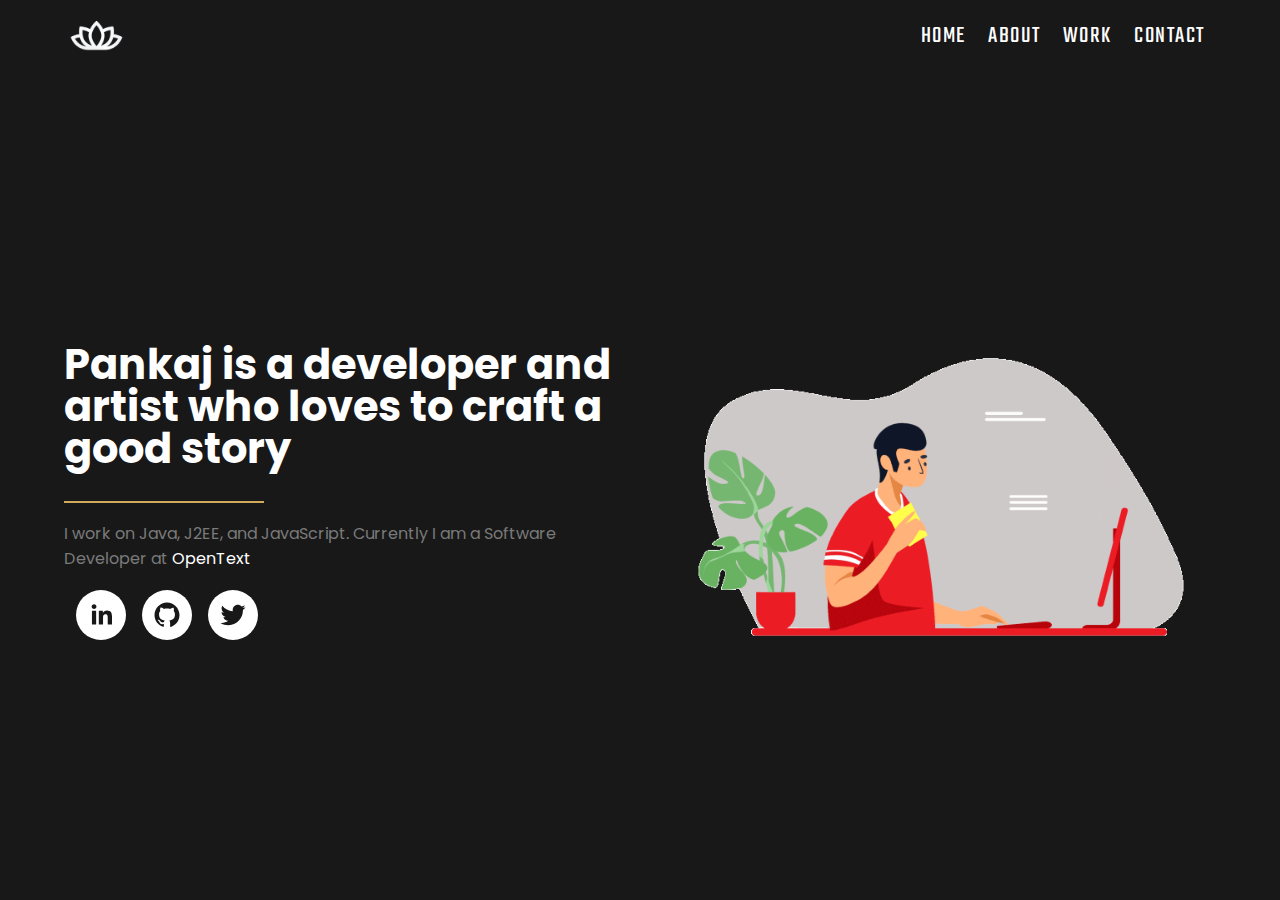
==== commit aaaf1fdb: "Updates" ====
--- a/index.html
+++ b/index.html
@@ -1,2 +1,2 @@
 <!doctype html><html lang="en"><head><meta charset="utf-8"/><link rel="icon" href="/favicon.ico"/><meta name="viewport" content="width=device-width,initial-scale=1"/><meta name="google-site-verification" content="CIOfzHV0tzYHWhDOsq9z45AfYUQWA6i40M98JdD1XZo"/><meta name="theme-color" content="#000000"/><meta name="description" content="Pankaj is a software developer who loves to develope useful software ...
-      I do web designing and application development. Currently I am a Software Developer ..."/><link rel="apple-touch-icon" href="/logo192.png"/><link rel="manifest" href="/manifest.json"/><title>Pankaj Vyas - Developer</title><link href="/static/css/main.625722fd.chunk.css" rel="stylesheet"></head><body><noscript>You need to enable JavaScript to run this app.</noscript><div id="root"></div><script>!function(e){function t(t){for(var n,i,a=t[0],c=t[1],l=t[2],s=0,p=[];s<a.length;s++)i=a[s],Object.prototype.hasOwnProperty.call(o,i)&&o[i]&&p.push(o[i][0]),o[i]=0;for(n in c)Object.prototype.hasOwnProperty.call(c,n)&&(e[n]=c[n]);for(f&&f(t);p.length;)p.shift()();return u.push.apply(u,l||[]),r()}function r(){for(var e,t=0;t<u.length;t++){for(var r=u[t],n=!0,a=1;a<r.length;a++){var c=r[a];0!==o[c]&&(n=!1)}n&&(u.splice(t--,1),e=i(i.s=r[0]))}return e}var n={},o={1:0},u=[];function i(t){if(n[t])return n[t].exports;var r=n[t]={i:t,l:!1,exports:{}};return e[t].call(r.exports,r,r.exports,i),r.l=!0,r.exports}i.e=function(e){var t=[],r=o[e];if(0!==r)if(r)t.push(r[2]);else{var n=new Promise((function(t,n){r=o[e]=[t,n]}));t.push(r[2]=n);var u,a=document.createElement("script");a.charset="utf-8",a.timeout=120,i.nc&&a.setAttribute("nonce",i.nc),a.src=function(e){return i.p+"static/js/"+({}[e]||e)+"."+{3:"cab5a14c"}[e]+".chunk.js"}(e);var c=new Error;u=function(t){a.onerror=a.onload=null,clearTimeout(l);var r=o[e];if(0!==r){if(r){var n=t&&("load"===t.type?"missing":t.type),u=t&&t.target&&t.target.src;c.message="Loading chunk "+e+" failed.\n("+n+": "+u+")",c.name="ChunkLoadError",c.type=n,c.request=u,r[1](c)}o[e]=void 0}};var l=setTimeout((function(){u({type:"timeout",target:a})}),12e4);a.onerror=a.onload=u,document.head.appendChild(a)}return Promise.all(t)},i.m=e,i.c=n,i.d=function(e,t,r){i.o(e,t)||Object.defineProperty(e,t,{enumerable:!0,get:r})},i.r=function(e){"undefined"!=typeof Symbol&&Symbol.toStringTag&&Object.defineProperty(e,Symbol.toStringTag,{value:"Module"}),Object.defineProperty(e,"__esModule",{value:!0})},i.t=function(e,t){if(1&t&&(e=i(e)),8&t)return e;if(4&t&&"object"==typeof e&&e&&e.__esModule)return e;var r=Object.create(null);if(i.r(r),Object.defineProperty(r,"default",{enumerable:!0,value:e}),2&t&&"string"!=typeof e)for(var n in e)i.d(r,n,function(t){return e[t]}.bind(null,n));return r},i.n=function(e){var t=e&&e.__esModule?function(){return e.default}:function(){return e};return i.d(t,"a",t),t},i.o=function(e,t){return Object.prototype.hasOwnProperty.call(e,t)},i.p="/",i.oe=function(e){throw console.error(e),e};var a=this["webpackJsonpwhite-lotus"]=this["webpackJsonpwhite-lotus"]||[],c=a.push.bind(a);a.push=t,a=a.slice();for(var l=0;l<a.length;l++)t(a[l]);var f=c;r()}([])</script><script src="/static/js/2.9f063786.chunk.js"></script><script src="/static/js/main.9743decc.chunk.js"></script></body></html>+      I do web designing and application development. Currently I am a Software Developer ..."/><link rel="apple-touch-icon" href="/logo192.png"/><link rel="manifest" href="/manifest.json"/><title>Pankaj Vyas - Developer</title><link href="/static/css/main.e51581f2.chunk.css" rel="stylesheet"></head><body><noscript>You need to enable JavaScript to run this app.</noscript><div id="root"></div><script>!function(e){function t(t){for(var n,i,a=t[0],c=t[1],l=t[2],s=0,p=[];s<a.length;s++)i=a[s],Object.prototype.hasOwnProperty.call(o,i)&&o[i]&&p.push(o[i][0]),o[i]=0;for(n in c)Object.prototype.hasOwnProperty.call(c,n)&&(e[n]=c[n]);for(f&&f(t);p.length;)p.shift()();return u.push.apply(u,l||[]),r()}function r(){for(var e,t=0;t<u.length;t++){for(var r=u[t],n=!0,a=1;a<r.length;a++){var c=r[a];0!==o[c]&&(n=!1)}n&&(u.splice(t--,1),e=i(i.s=r[0]))}return e}var n={},o={1:0},u=[];function i(t){if(n[t])return n[t].exports;var r=n[t]={i:t,l:!1,exports:{}};return e[t].call(r.exports,r,r.exports,i),r.l=!0,r.exports}i.e=function(e){var t=[],r=o[e];if(0!==r)if(r)t.push(r[2]);else{var n=new Promise((function(t,n){r=o[e]=[t,n]}));t.push(r[2]=n);var u,a=document.createElement("script");a.charset="utf-8",a.timeout=120,i.nc&&a.setAttribute("nonce",i.nc),a.src=function(e){return i.p+"static/js/"+({}[e]||e)+"."+{3:"9a86d952"}[e]+".chunk.js"}(e);var c=new Error;u=function(t){a.onerror=a.onload=null,clearTimeout(l);var r=o[e];if(0!==r){if(r){var n=t&&("load"===t.type?"missing":t.type),u=t&&t.target&&t.target.src;c.message="Loading chunk "+e+" failed.\n("+n+": "+u+")",c.name="ChunkLoadError",c.type=n,c.request=u,r[1](c)}o[e]=void 0}};var l=setTimeout((function(){u({type:"timeout",target:a})}),12e4);a.onerror=a.onload=u,document.head.appendChild(a)}return Promise.all(t)},i.m=e,i.c=n,i.d=function(e,t,r){i.o(e,t)||Object.defineProperty(e,t,{enumerable:!0,get:r})},i.r=function(e){"undefined"!=typeof Symbol&&Symbol.toStringTag&&Object.defineProperty(e,Symbol.toStringTag,{value:"Module"}),Object.defineProperty(e,"__esModule",{value:!0})},i.t=function(e,t){if(1&t&&(e=i(e)),8&t)return e;if(4&t&&"object"==typeof e&&e&&e.__esModule)return e;var r=Object.create(null);if(i.r(r),Object.defineProperty(r,"default",{enumerable:!0,value:e}),2&t&&"string"!=typeof e)for(var n in e)i.d(r,n,function(t){return e[t]}.bind(null,n));return r},i.n=function(e){var t=e&&e.__esModule?function(){return e.default}:function(){return e};return i.d(t,"a",t),t},i.o=function(e,t){return Object.prototype.hasOwnProperty.call(e,t)},i.p="/",i.oe=function(e){throw console.error(e),e};var a=this["webpackJsonpwhite-lotus"]=this["webpackJsonpwhite-lotus"]||[],c=a.push.bind(a);a.push=t,a=a.slice();for(var l=0;l<a.length;l++)t(a[l]);var f=c;r()}([])</script><script src="/static/js/2.28e77720.chunk.js"></script><script src="/static/js/main.93ed59a7.chunk.js"></script></body></html>--- a/static/css/main.e51581f2.chunk.css
+++ b/static/css/main.e51581f2.chunk.css
@@ -0,0 +1,2 @@
+@import url(https://fonts.googleapis.com/css2?family=Poppins:wght@100;200;300;400;500;600;700;800;900&display=swap);@import url(https://fonts.googleapis.com/css2?family=Teko:wght@300&display=swap);nav{width:100%;position:relative;z-index:50}nav .container{justify-content:space-between;height:6rem}.logo,nav .container{display:flex;align-items:center}.logo{width:100px}.links ul{display:flex}.links a{display:inline-block;padding-left:3rem;color:var(--light-one);text-transform:uppercase;font-weight:400;font-family:var(--ff-teko);font-size:1.5rem;letter-spacing:1.5px;transition:.3s}.links a.active{background-color:var(--main-color);color:var(--light-one);border-radius:2rem;font-size:1rem;padding:.9rem 2.1rem;margin-left:1rem}.links a:hover{color:var(--hover-orange)}.links a.active:hover{color:var(--light-one);background-color:var(--hover-color)}.hamburger-menu{width:2.7rem;height:3rem;z-index:100;position:relative;display:none;align-items:center;justify-content:flex-end;cursor:pointer}.hamburger-menu .bar{position:relative;background-color:var(--light-two)}.bar:after,.bar:before,.hamburger-menu .bar{width:2.1rem;height:3px;border-radius:3px;transition:.5s}.bar:after,.bar:before{content:"";position:absolute;background-color:var(--light-one)}.bar:before{-webkit-transform:translateY(-9px);transform:translateY(-9px)}.bar:after{-webkit-transform:translateY(9px);transform:translateY(9px)}nav.open .hamburger-menu .bar{background-color:transparent;-webkit-transform:rotate(1turn);transform:rotate(1turn)}nav.open .hamburger-menu .bar:before{-webkit-transform:translateY(0) rotate(45deg);transform:translateY(0) rotate(45deg);background-color:var(--light-one)}nav.open .hamburger-menu .bar:after{-webkit-transform:translateY(0) rotate(-45deg);transform:translateY(0) rotate(-45deg);background-color:var(--light-one)}nav.open .links{-webkit-transform:translateX(0);transform:translateX(0)}.about{overflow:hidden;min-height:calc(100vh - 6rem);display:grid;place-items:center}.about-me{background:var(--dark-one);height:100%;padding:1rem;display:grid;grid-template-columns:1fr 20rem 1fr;grid-column-gap:5rem;-webkit-column-gap:5rem;column-gap:5rem;justify-content:center}.about-para-title{margin-top:1rem;color:var(--dark-two);font-family:var(--ff-teko);font-size:2rem;letter-spacing:.1rem}.about-text{color:var(--light-three);font-size:.8rem;letter-spacing:.01rem;line-height:.5rem;font-style:italic;text-align:center;margin-top:45rem;line-height:1rem;padding:0 1rem}.about-para{margin-top:1.2rem;color:var(--light-one);letter-spacing:.1rem;line-height:1.7rem}.about-img{background:linear-gradient(rgba(0,0,0,.6),rgba(0,0,0,.6)),url(/static/media/about-img.6d921d4e.jpg) 50%/cover no-repeat;padding-top:7rem;margin:2.5rem}.about .text{margin-top:1rem}.skills{margin:1.5rem 0 2.5rem}.skill{margin:1rem 0}.skill-title{color:#555;font-weight:600;margin-bottom:.3rem}.skill-bar{width:70%;height:8px;border-radius:4px;background-color:#ece6fa;position:relative;overflow:hidden}.skill-progress{position:absolute;height:100%;width:0;top:0;left:0;background-color:var(--main-color);transition:1s}.about .column-1{position:relative}.about .column-1:before{content:"About";position:absolute;font-size:8rem;font-weight:800;color:var(--dark-two);opacity:.04;top:20px;left:0;line-height:0}.about .points{width:300px;top:65%;left:80%;opacity:.1}.capabilities-section{display:grid;grid-template-columns:1fr;justify-content:center}.tech{color:var(--light-three);letter-spacing:.1rem;line-height:1rem;margin:1rem}@media (max-width:850px){.about-me{grid-template-columns:auto;height:100%}}.footer-section{margin-top:6rem;background:var(--light-one)}.footer{display:grid;justify-content:center;margin-top:2rem;padding-top:2rem;background:var(--dark-one)}.bottom-footer{width:100cw;display:grid;grid-template-columns:1fr 1fr 1fr;grid-column-gap:1rem;-webkit-column-gap:1rem;column-gap:1rem}.bottom-footer,.copyright{background-color:var(--main-black)}.copyright{padding:0 1rem;height:100%;width:100%}.footer-text{text-align:center;margin-bottom:.25rem;font-family:var(--ff-teko);letter-spacing:.04rem;font-size:1rem;text-transform:uppercase;font-weight:600;color:var(--dark-two)}.chat-btn{color:var(--light-one);background:var(--main-black);font-size:1rem;padding:.3rem .7rem;cursor:pointer;width:100%}.chat-btn:hover{background:var(--dark-one);color:var(--light-one)}.work-together{width:100%;font-weight:700;padding:0 1rem;height:100%;text-align:center}.email-body{width:100%;height:100%;background-color:var(--main-black)}.logo-name{color:var(--light-two)}@media (max-width:900px){.bottom-footer{grid-template-columns:1fr}}@media (max-width:900px){.copyright{height:50vh}.work-together{height:60vh;background-color:var(--light-one)}.email-body{height:50vh}}.outside-work{margin-left:3rem}.notebook-title{color:var(--light-two);font-size:3rem;font-family:var(--ff-teko);text-transform:uppercase;font-weight:700;margin-top:4rem;width:16rem}.notebook{display:flex;height:100%;margin:1rem 2rem;background:linear-gradient(rgba(0,0,0,.1),rgba(0,0,0,.1)),url(/static/media/notebook.7d2a13e7.jpg) 50%/cover no-repeat}.check-out-btn{margin:2rem auto}.contact{height:1000px}.contact-body{display:grid;grid-template-columns:1fr 1fr}.contact-button-panel{display:flex;flex-direction:column}.notebook-add{padding:3rem}.contact-info{color:var(--light-one);margin:1rem 0;display:flex;flex-wrap:wrap;grid-gap:10px;gap:10px;align-items:center}.email{font-size:1rem}.icon{size:100rem}.download-resume,.drop-message{margin-bottom:2rem;width:70%;margin-top:0;text-align:center}@media (max-width:992px){.email{font-size:.8rem}.contact-body{grid-template-columns:auto}.notebook-add{padding:0}}@media (max-width:776px){.contact{height:100%}.download-resume,.drop-message{width:100%}}@media (max-width:400px){.email{font-size:.6rem}}header{width:100%;background:var(--main-black);overflow:hidden;position:relative}.header-content .container.grid-2{grid-template-columns:2.5fr 2.5fr;min-height:calc(100vh - 6rem);padding-bottom:2.5rem;text-align:left}.header-btn{margin-bottom:2rem;margin-left:.5rem}.header-title{margin-top:3rem;font-size:3rem;line-height:1;color:var(--light-one);overflow-x:visible;z-index:3}.header-content .text{margin:2.15rem 0}.header-content .image .img-element{max-width:750px;z-index:-1}.intro-img{display:flex;flex-direction:column}.intro-cmnt{justify-self:end;margin-left:25rem;color:var(--hover-orange)}header .points1{width:420px;bottom:-75px;left:-150px}header .points2{width:70%;top:65%;left:71%}header .square{right:68%;top:71%}header .triangle{right:7%;bottom:75%}header .xshape{right:4%;bottom:50%}header .half-circle1{left:50%;bottom:82%}header .half-circle2{left:5%;top:67%}header .wave1{bottom:75%;left:20%}header .wave2{bottom:8%;right:55%}header .circle{left:38%;bottom:63%}.letters{position:absolute;width:13.5%;top:-5px;left:15px;opacity:.06}.text a{color:var(--light-one);transition:.3s}.text a:hover{color:var(--hover-orange)}.social-media{display:flex;grid-gap:1rem;gap:1rem;margin:.75rem}.social-icon .social-svg:hover{background-color:var(--hover-orange)}.line{margin-top:2rem;width:200px;background:var(--hover-orange);border:.1rem solid var(--hover-orange)}.project{width:95vw;min-height:60vh;margin:1rem .5rem;color:var(--light-one);padding-left:2rem;padding-top:3rem;overflow-y:hidden}.project-stack-header{display:flex;justify-content:space-between}.project-stack{color:var(--dark-two);text-transform:uppercase;font-family:var(--ff-teko);font-size:2rem;justify-content:flex-start}.git-fork{justify-self:flex-end;color:var(--light-one);margin-bottom:1rem;margin-right:1rem}.project-title{text-transform:uppercase;line-height:4rem;margin:4rem 0 3rem;font-size:5rem;letter-spacing:.1rem;font-family:var(--ff-teko)}.view-site{margin-top:3rem;width:15rem;text-align:center}@media (max-width:700px){.project{max-height:100vh}.project-title{font-size:4.5rem;margin-top:4rem}.project-title,.view-site{margin-bottom:3rem}}@media (max-width:400px){.view-site{width:12rem}}.projects-section{margin:1rem;display:grid;justify-content:center}.more-folio{display:flex;justify-content:center}.blogs{overflow:hidden;min-height:calc(100vh - 6rem);display:grid;place-items:center}.menu-item{padding:0 40px;margin:5px 10px;-webkit-user-select:none;-ms-user-select:none;user-select:none;cursor:pointer;border:none}.menu-item-wrapper.active{border:1px solid #00f}.menu-item.active{border:1px solid green}.scroll-menu-arrow{padding:20px;cursor:pointer}:root{--dark-one:#333;--dark-two:#7a7a7a;--main-color:#565dc7;--main-black:#181818;--hover-color:#162b64;--light-one:#fff;--light-two:#f9fafb;--light-three:#f6f7fb;--hover-orange:#cfaa5a;--ff-teko:"Teko",sans-serif}.app{background:#181818;background:var(--main-black)}*,:after,:before{margin:0;padding:0;box-sizing:border-box}html{scroll-behavior:smooth}body,button,input,textarea{font-family:"Poppins",sans-serif}a{text-decoration:none}ul{list-style:none}img{width:100%}.container{background:#181818;background:var(--main-black);position:relative;z-index:5;max-width:92rem;padding:0 4rem;margin:0 auto}.stop-scrolling{height:100%;overflow:hidden}.grid-2{display:grid;grid-template-columns:repeat(2,1fr);align-items:center;justify-content:center}.text{font-size:1.25rem;color:#7a7a7a;color:var(--dark-two);line-height:1.6}.column-1{margin-right:1.5rem}.column-2{margin-left:1.5rem}.image{display:flex;align-items:center;justify-content:center}.image,.z-index{position:relative}.z-index{z-index:2}.overlay{position:absolute;width:100%;height:100%;overflow:hidden;top:0;left:0}.overlay .shape{width:auto;opacity:.13;position:absolute}.overlay.overlay-lg .shape{height:55px}.overlay.overlay-lg .shape.wave{height:auto;width:88px}.overlay.overlay-lg .shape.xshape{height:38px}.overlay.overlay-sm .shape{-webkit-filter:brightness(0) invert(1);filter:brightness(0) invert(1);opacity:.15;height:40px}.overlay.overlay-sm .shape.wave{height:auto;width:70px}.overlay.overlay-sm .shape.xshape{height:30px}.points{opacity:.3;position:absolute}.section{padding:7rem 0;overflow:hidden}.section-header{text-align:center;margin-bottom:1.5rem}.title{color:#fff;color:var(--light-one);position:relative;display:inline-block;padding-bottom:1rem;line-height:1;font-size:2.8rem;margin-bottom:.6rem}.title:before{content:attr(data-title);display:block;margin-bottom:.4rem;color:#7a7a7a;color:var(--dark-two);font-size:1.15rem;font-weight:500;text-transform:uppercase;letter-spacing:3px}.title:after{content:"";position:absolute;width:90px;height:5px;border-radius:3px;background-color:#7a7a7a;background-color:var(--dark-two);bottom:0;left:50%;-webkit-transform:translateX(-50%);transform:translateX(-50%)}.section-header .text{max-width:600px;margin:0 auto}.title-sm{color:#333;color:var(--dark-one);font-weight:600;font-size:1.6rem}.points-sq{width:210px}.btn{display:inline-block;padding:.85rem 2rem;color:#fff;color:var(--light-one);letter-spacing:.1rem;font-family:"Teko",sans-serif;font-family:var(--ff-teko);font-size:1.5rem;text-transform:uppercase;font-weight:500;border:.12rem solid #fff;transition:.3s}.btn:hover{background-color:#fff;background-color:var(--light-one);color:#181818;color:var(--main-black);border:.12rem solid #cfaa5a;border:.12rem solid var(--hover-orange)}.btn.small{padding:.7rem 1.8rem;font-size:1rem}@media (max-width:1280px){.text{font-size:1rem}.title{font-size:2.1rem;padding-bottom:.65rem}.title:before{margin-bottom:.2rem;font-size:.8rem;letter-spacing:2px}.title:after{height:3.5px;width:70px}.title-sm{font-size:1.2rem}.btn{padding:.75rem 1.7rem;font-size:.8rem}.btn.small{padding:.65rem 1.6rem;font-size:.7rem}.section-header .text{max-width:500px}.section{padding:4.5rem 0}.column-1{margin-right:1rem}.column-2{margin-left:1rem}.overlay.overlay-lg .shape{height:35px}.overlay.overlay-lg .shape.wave{height:auto;width:63px}.overlay.overlay-lg .shape.xshape,.overlay.overlay-sm .shape{height:24px}.overlay.overlay-sm .shape.wave{height:auto;width:39px}.overlay.overlay-sm .shape.xshape{height:19px}header .points1{width:270px;bottom:-50px;left:-75px}header .points2{width:340px}header .letters{width:11%}.header-content .image .img-element{max-width:500px}nav .container{height:4.5rem}.header-content .container.grid-2{min-height:calc(100vh - 4.5rem);padding-bottom:1.5rem}.logo{width:65px}.links a{font-size:1.5rem;padding:.65rem .7rem}.links a.active{font-size:.7rem;padding:.7rem 1.7rem;margin-left:.6rem}.header-title{font-size:2.6rem}.header-content .text{margin:1.1rem 0}.card{min-height:390px;max-width:290px;padding:2.2rem 1.5rem}.icon{width:65px;margin-bottom:.8rem}.card .text{font-size:.9rem;margin:1rem 0}.card:before{font-size:5rem}.card-wrap{margin:1rem .6rem}.services .points1{left:-60px}.points-sq{width:150px}.grid{margin:.8rem 0}.grid-item{padding:.8rem}.gallery-image{height:250px;max-width:325px}.gallery-image .img-overlay{padding:1.4rem 2rem}.plus:after,.plus:before{width:2.8rem}.img-overlay h3{font-size:1.1rem}.img-overlay h5{font-size:.8rem}.background-bg{height:370px}.filter-btn{padding:.6rem 1.45rem;font-size:.7rem}.about img{max-width:420px}.about .text{margin-top:.7rem}.skills{margin:.9rem 0 1.7rem}.skill-title{font-size:1rem}.skill-bar{height:6px}.about .column-1:before{font-size:6rem;top:13px}.about .points{width:230px;left:65%}.record-circle{width:150px;height:150px;border-width:3px}.record-circle .number{font-size:1.8rem}.record-circle .sub-title{font-size:.9rem}.blog-wrap{margin:.7rem .5rem}.blog-card{max-width:315px}.blog-image{height:200px}.blog-content{padding:1.8rem 1.7rem 1.9rem}.blog-info{margin-bottom:.2rem}.blog-info>*{font-size:.75rem!important}.blog-user i{font-size:.8rem}.blog-text{font-size:.9rem;margin:.2rem 0 .8rem}.rate{font-size:1.15rem;margin-bottom:1.1rem}.review-text{font-size:1.05rem}.review-info{margin-top:1.1rem}.review-name{font-size:1.05rem}.review-job{font-size:.85rem}.quote{font-size:6.5rem}.review-nav{font-size:1.55rem}.swiper-button-next{right:2.5rem}.swiper-button-prev{right:4.5rem}.contact{padding:9rem 0 6rem}.contact-form{padding-left:1rem}.contact-info{padding-right:1rem}.contact-box{padding:3.6rem 3rem}.information-wrap{margin-top:1.2rem}.contact-icon{min-width:50px;height:50px;font-size:1rem;margin-right:.8rem}.contact-icon i{line-height:50px}.info-text{font-size:1.05rem}.contact-input{font-size:.9rem;padding:.9rem 1.6rem;margin:.4rem 0}.hireme{padding:8rem 0}.footer{padding:4rem 0}.footer-links a{font-size:1rem}.footer .title-sm{margin-bottom:.5rem}.footer-input-wrap{height:36px;margin-top:.8rem}.footer-input{font-size:.9rem;padding:0 1.2rem}.input-arrow{font-size:1.2rem}.copyright .text{font-size:.95rem}.followme h3{font-size:1.05rem}.followme .footer-line{margin:0 .8rem}.social-media a{font-size:1.05rem}.back-btn-wrap{margin-left:1.3rem}.back-btn{width:43px;height:43px;font-size:.9rem}.back-btn-wrap:before{width:45px;height:45px}}@media (max-width:850px){.header-content .image .img-element{display:none}.grid-2{grid-template-columns:1fr!important}.column-1{margin-right:0;margin-bottom:1rem}.column-2{margin-left:0;margin-top:1rem}.hamburger-menu{display:flex;background-color:#181818;background-color:var(--main-black);justify-content:center}.header-content{margin-top:1rem}.header-title{font-size:2.3rem}.header-content .image{max-width:400px;margin:0 auto}header .column-1{max-width:550px;margin:0 auto}.links{position:fixed;width:100%;height:100vh;top:0;right:0;background-color:#fff;background-color:var(--light-one);display:flex;align-items:center;justify-content:center;text-align:center;-webkit-transform:translateX(100%);transform:translateX(100%);transition:.5s}.links ul{flex-direction:column}.links a{color:#181818;color:var(--main-black);font-size:2rem}.links a.active{margin:.5rem 0}.header-content .container.grid-2{min-height:80vh}.letters,header .half-circle2,header .points1,header .wave2{display:none}header .half-circle1{bottom:55%;left:23%}header .circle{left:8%;bottom:40%}header .wave1{bottom:87%;left:75%}header .square{top:auto;bottom:5%;left:13%}header .triangle{right:14%;bottom:63%}header .points2{width:280px;bottom:-10px;left:60%}header .xshape{left:90%;top:54%}.grid-item{width:50%}.gallery-image{height:210px;max-width:270px}.background-bg{height:340px}.portfolio .half-circle1,.portfolio .half-circle2,.portfolio .triangle{display:none}.portfolio .square{top:10%;left:14%}.portfolio .wave{top:33%}.portfolio .circle{right:20%}.portfolio .xshape{top:25%}.skill-bar{width:100%}.about .column-1:before{font-size:5rem}.about .points{top:60%;left:59%}.records .triangle,.records .wave1{display:none}.records .container{grid-template-columns:repeat(2,1fr)}.records .wave2{left:48%}.records .sqaure2{bottom:45%;right:50px}.testi-content{margin-top:1.7rem}.testi-content .image{max-width:500px;margin:0 auto}.review-nav{bottom:3rem}.contact-box{grid-template-columns:1fr;padding:3.2rem 2.7rem}.contact-info{padding-right:0;padding-bottom:.5rem}.contact-form{padding-left:0;padding-top:.5rem}.information-wrap{margin-top:.7rem}.information:not(:last-child){margin-bottom:.8rem}.contact-input.textarea{min-height:220px}.contact:before{height:25%}.contact:after{height:75%;top:25%}.footer .grid-4{grid-template-columns:repeat(2,1fr);max-width:500px;margin:0 auto;text-align:center}.footer-about,.footer-newstletter{grid-column:1/3}.grid-4-col{margin:1rem 0;padding:0}.footer-input-wrap{max-width:300px;margin:.95rem auto 0;grid-template-columns:auto 45px}.bottom-footer{flex-direction:column;justify-items:center;align-items:center;padding:1.5rem 0 0;margin-top:2.5rem;position:relative}.bottom-footer:before{content:"";position:absolute;width:90%;max-width:500px;height:1px;background-color:#7b7b7b;top:0;left:50%;-webkit-transform:translate(-50%,-50%);transform:translate(-50%,-50%)}.followme-wrap{margin-top:.8rem}}@media (max-width:600px){.grid-item{width:100%}}@media (max-width:560px){.container{padding:0 2rem}.title{font-size:1.8rem}.text{font-size:.92rem}.overlay.overlay-lg .shape{height:28px}.overlay.overlay-lg .shape.wave{height:auto;width:52px}.overlay.overlay-lg .shape.xshape{height:22px}.records .container{grid-template-columns:1fr}.records .half-circle{top:50%;left:50px}.records .wave2{bottom:50%;right:20px;left:auto}.records .xshape{right:70px}.records .square2{bottom:90px;right:40px}.testi-content{margin-top:1rem}.review{padding:1.5rem 1rem}.review-text{font-size:.9rem}.review-nav{bottom:1.5rem;font-size:1.3rem}.swiper-button-next{right:1.3rem}.swiper-button-prev{right:3rem}.contact{padding:8rem 0 5rem}.contact-box{padding:2.3rem 2rem;border-radius:30px}.contact:before{background-size:200%}.contact-form .row{grid-column-gap:.3rem}.contact-input{font-size:.8rem;padding:.8rem 1.4rem;margin:.25rem 0}}
+/*# sourceMappingURL=main.e51581f2.chunk.css.map */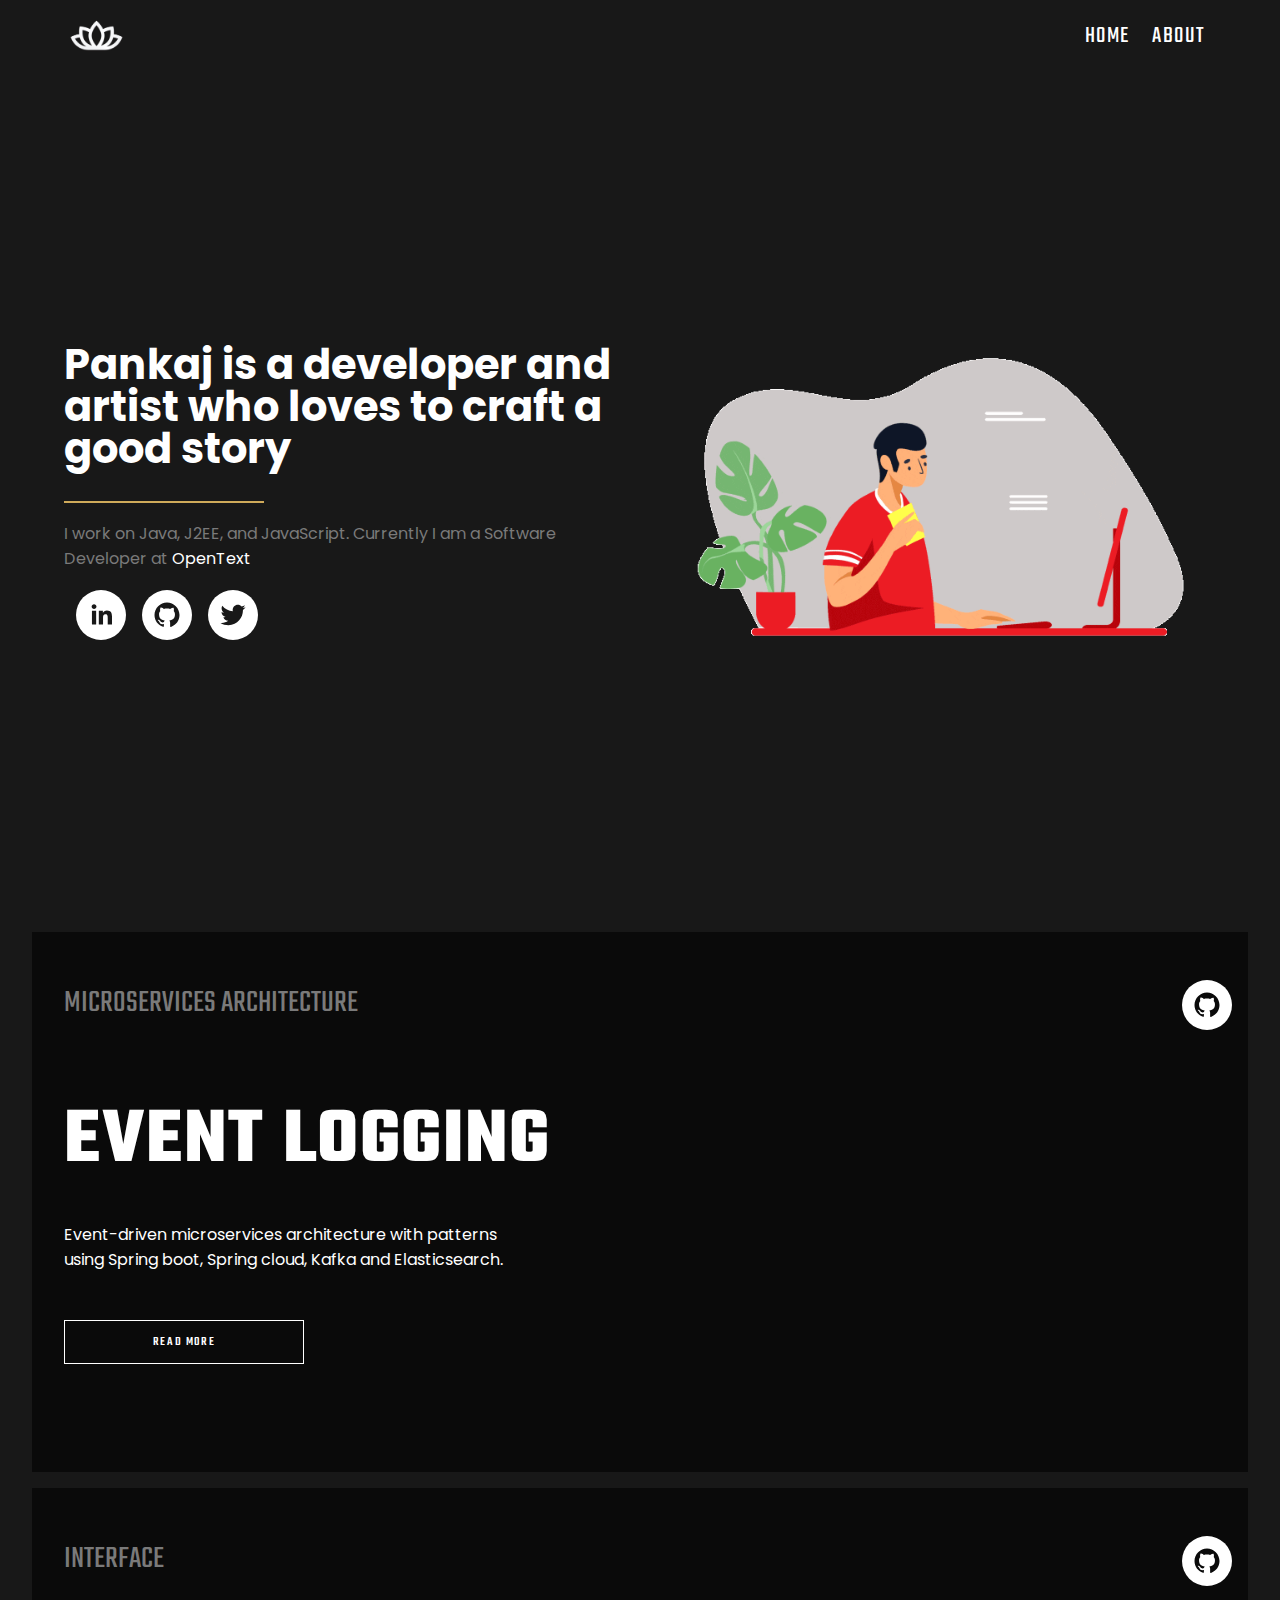
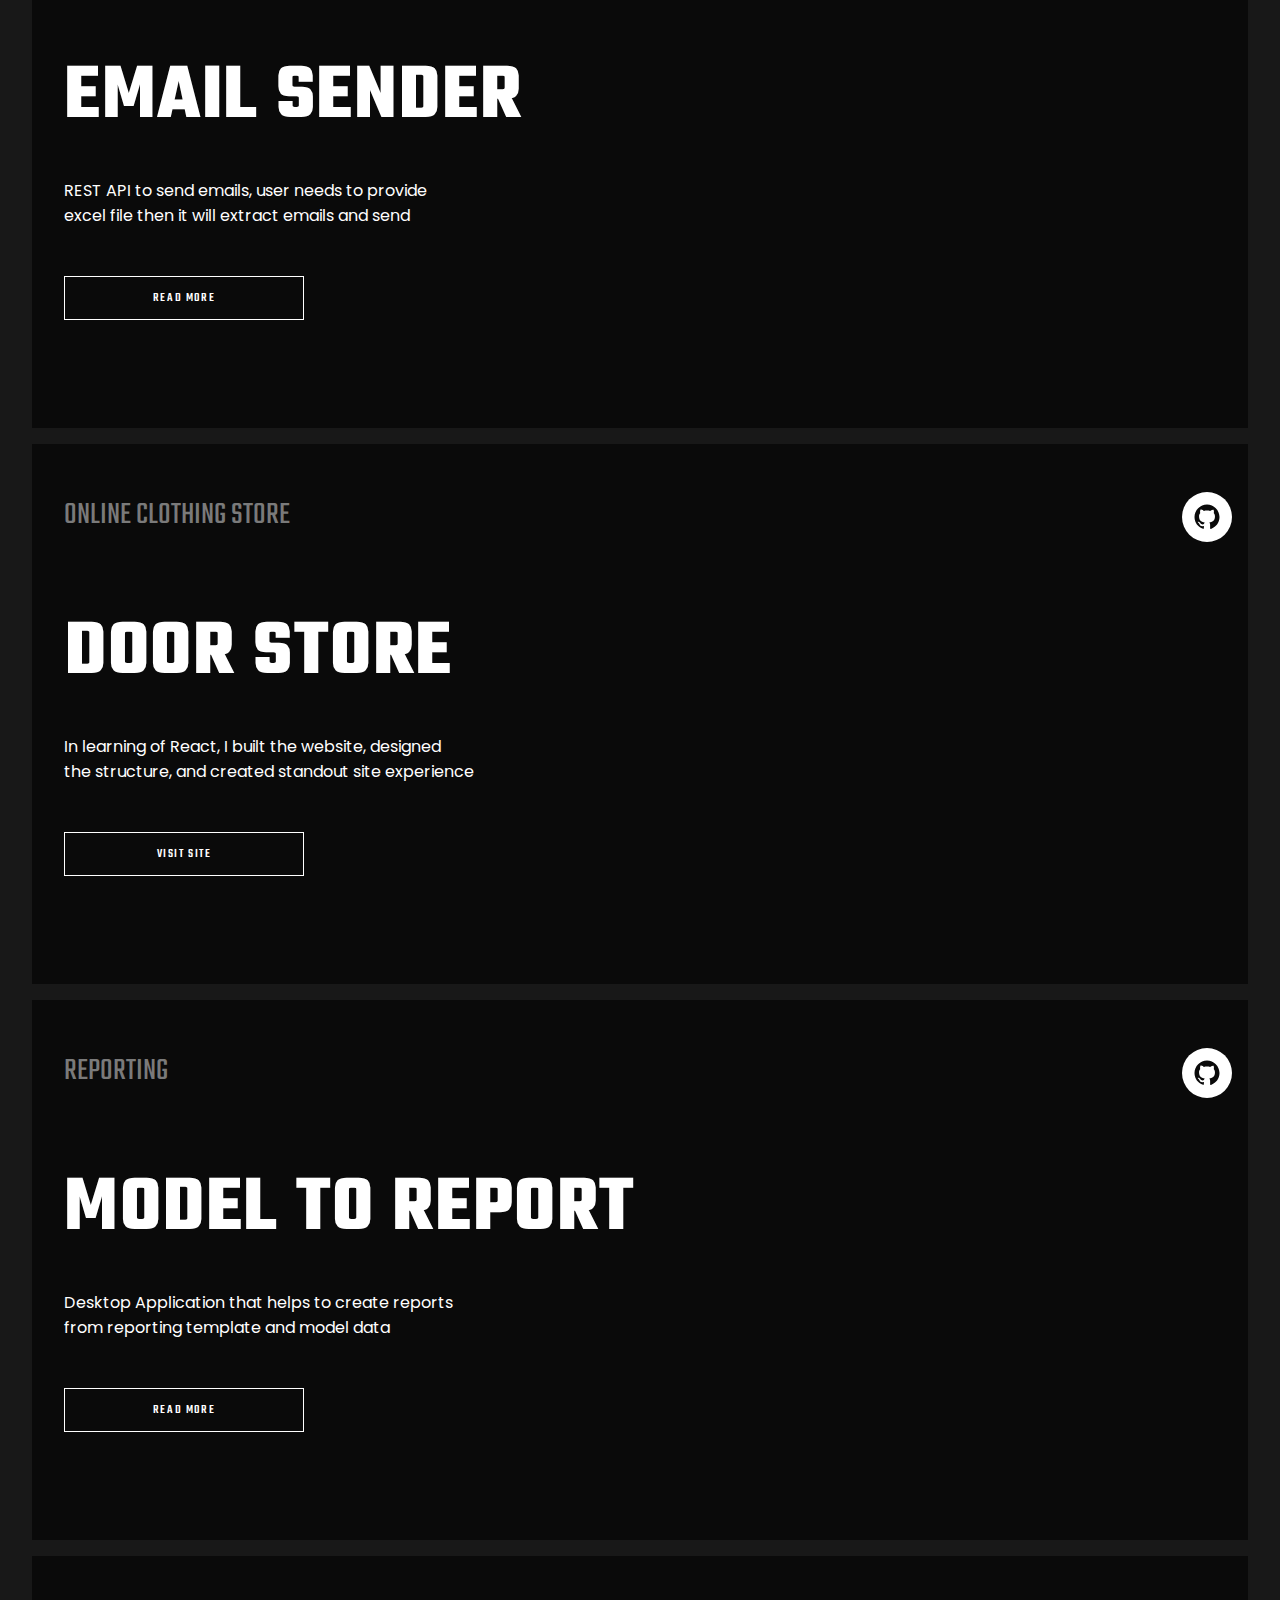
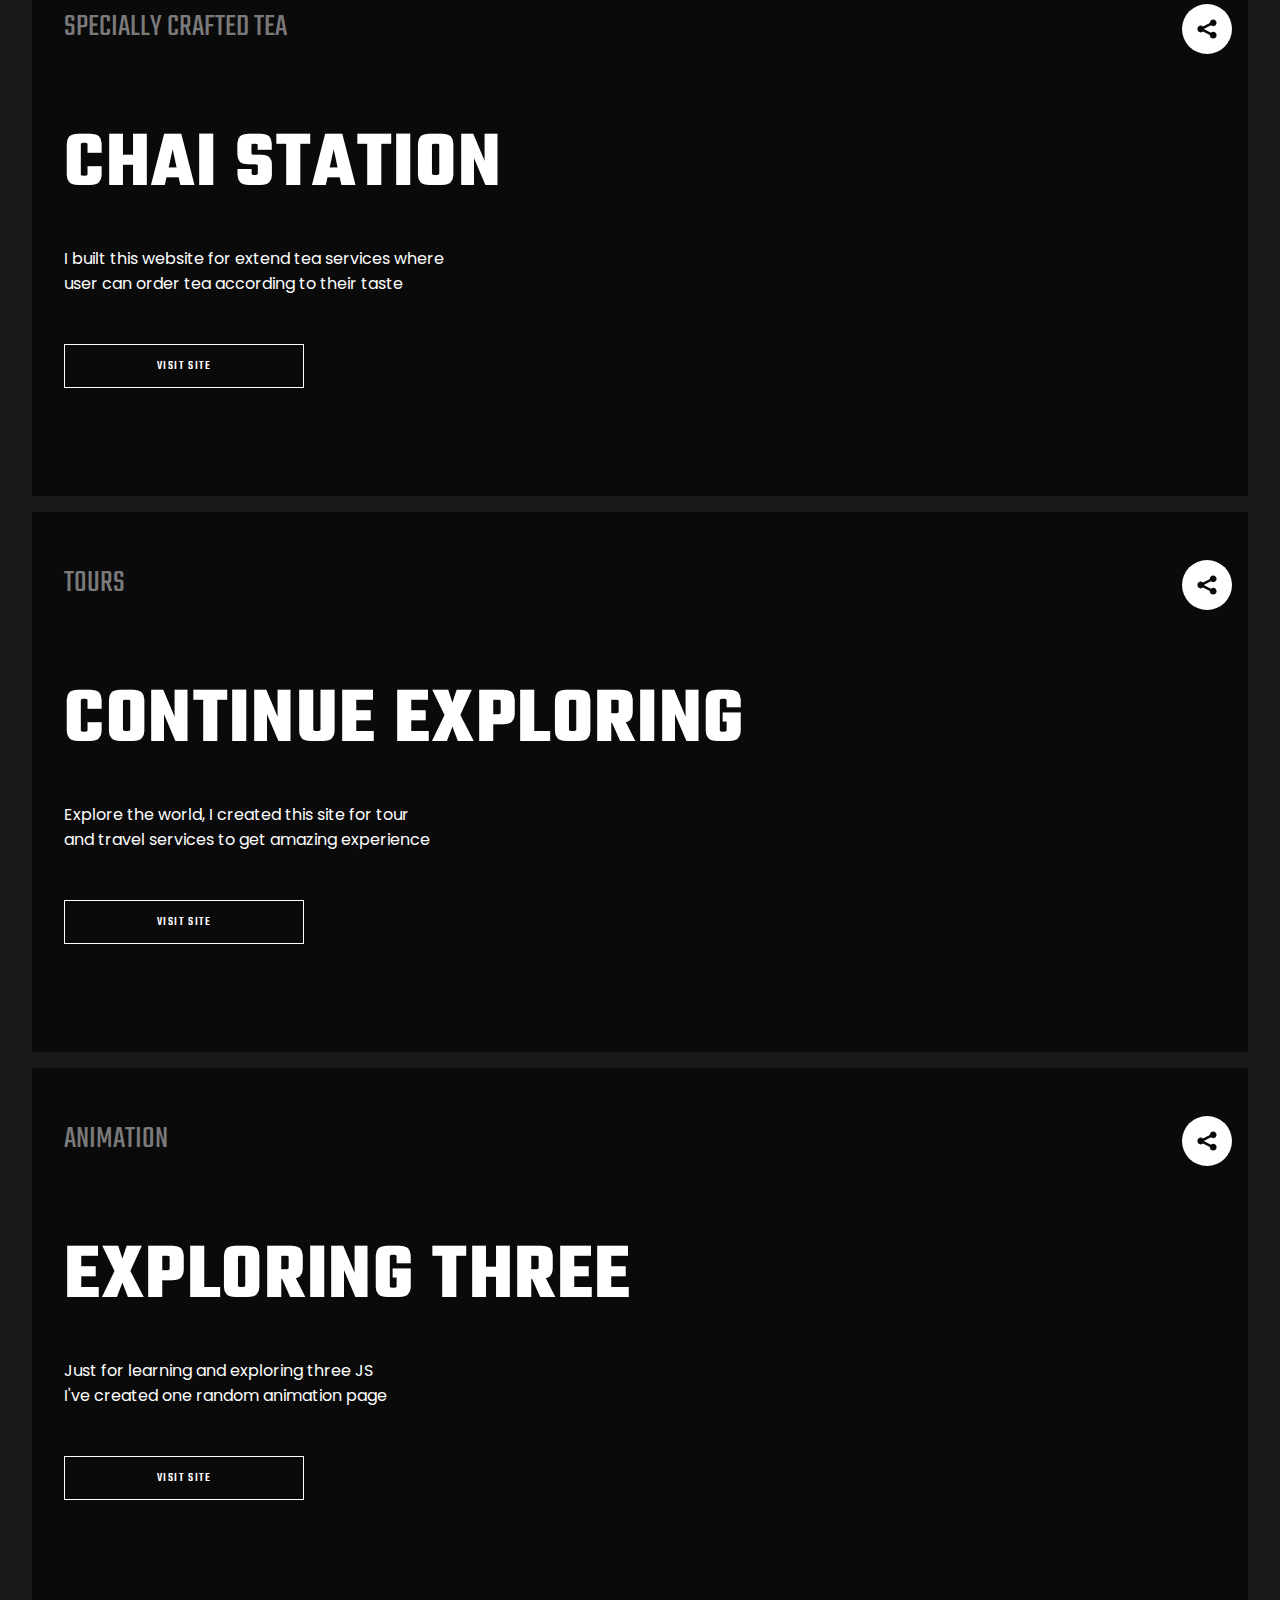
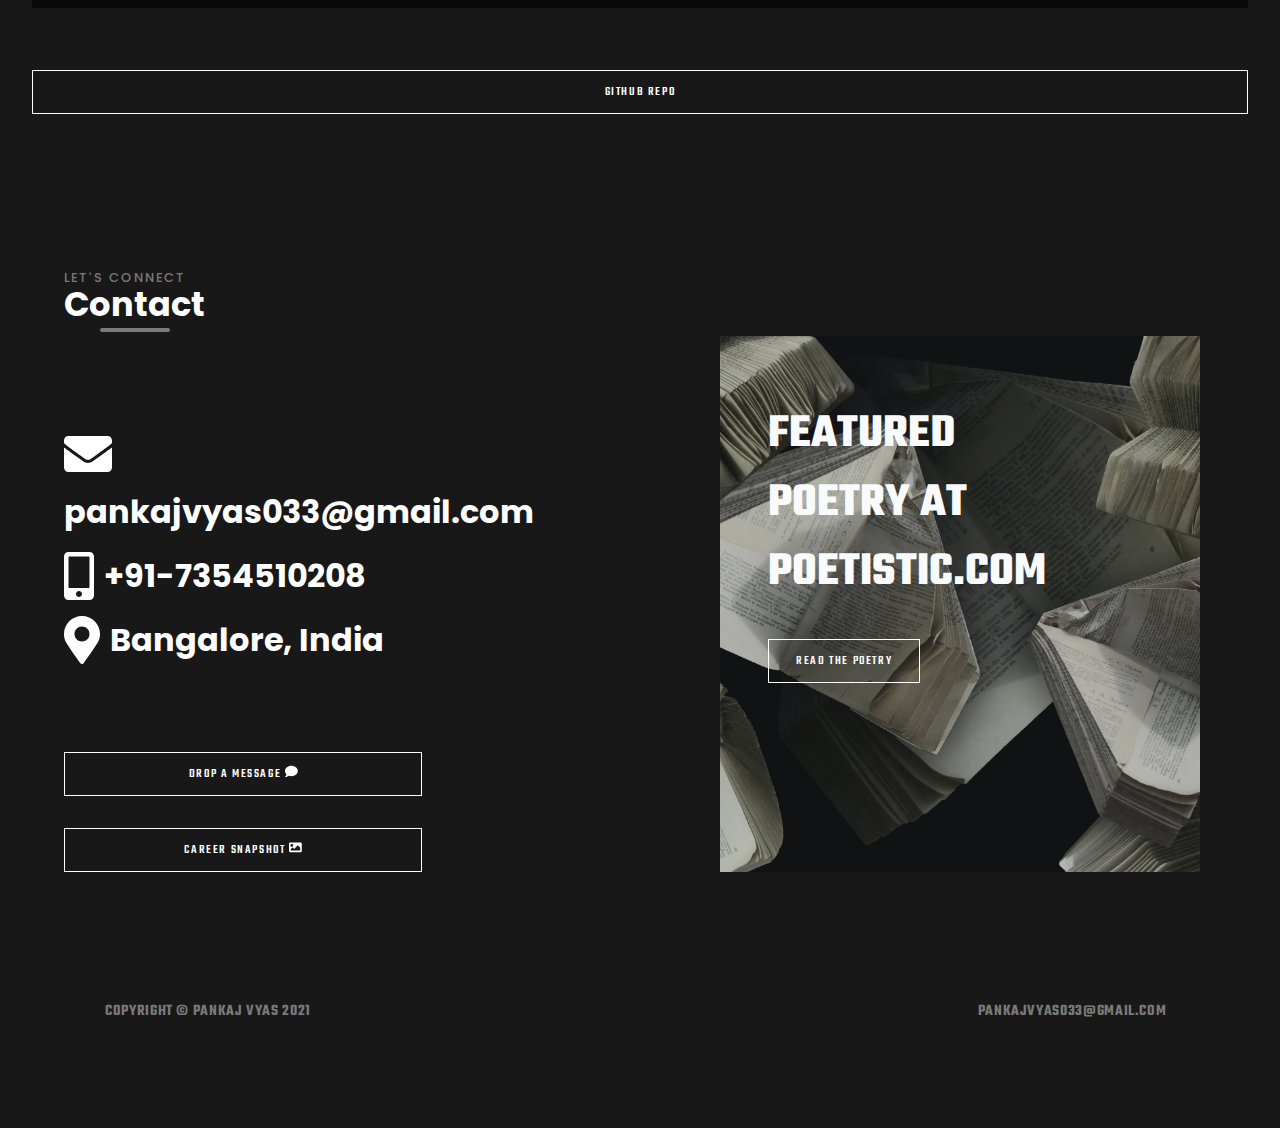
==== commit 6dfc79c0: "Updates" ====
--- a/index.html
+++ b/index.html
@@ -1,2 +1,2 @@
 <!doctype html><html lang="en"><head><meta charset="utf-8"/><link rel="icon" href="/favicon.ico"/><meta name="viewport" content="width=device-width,initial-scale=1"/><meta name="google-site-verification" content="CIOfzHV0tzYHWhDOsq9z45AfYUQWA6i40M98JdD1XZo"/><meta name="theme-color" content="#000000"/><meta name="description" content="Pankaj is a software developer who loves to develope useful software ...
-      I do web designing and application development. Currently I am a Software Developer ..."/><link rel="apple-touch-icon" href="/logo192.png"/><link rel="manifest" href="/manifest.json"/><title>Pankaj Vyas - Developer</title><link href="/static/css/main.e51581f2.chunk.css" rel="stylesheet"></head><body><noscript>You need to enable JavaScript to run this app.</noscript><div id="root"></div><script>!function(e){function t(t){for(var n,i,a=t[0],c=t[1],l=t[2],s=0,p=[];s<a.length;s++)i=a[s],Object.prototype.hasOwnProperty.call(o,i)&&o[i]&&p.push(o[i][0]),o[i]=0;for(n in c)Object.prototype.hasOwnProperty.call(c,n)&&(e[n]=c[n]);for(f&&f(t);p.length;)p.shift()();return u.push.apply(u,l||[]),r()}function r(){for(var e,t=0;t<u.length;t++){for(var r=u[t],n=!0,a=1;a<r.length;a++){var c=r[a];0!==o[c]&&(n=!1)}n&&(u.splice(t--,1),e=i(i.s=r[0]))}return e}var n={},o={1:0},u=[];function i(t){if(n[t])return n[t].exports;var r=n[t]={i:t,l:!1,exports:{}};return e[t].call(r.exports,r,r.exports,i),r.l=!0,r.exports}i.e=function(e){var t=[],r=o[e];if(0!==r)if(r)t.push(r[2]);else{var n=new Promise((function(t,n){r=o[e]=[t,n]}));t.push(r[2]=n);var u,a=document.createElement("script");a.charset="utf-8",a.timeout=120,i.nc&&a.setAttribute("nonce",i.nc),a.src=function(e){return i.p+"static/js/"+({}[e]||e)+"."+{3:"9a86d952"}[e]+".chunk.js"}(e);var c=new Error;u=function(t){a.onerror=a.onload=null,clearTimeout(l);var r=o[e];if(0!==r){if(r){var n=t&&("load"===t.type?"missing":t.type),u=t&&t.target&&t.target.src;c.message="Loading chunk "+e+" failed.\n("+n+": "+u+")",c.name="ChunkLoadError",c.type=n,c.request=u,r[1](c)}o[e]=void 0}};var l=setTimeout((function(){u({type:"timeout",target:a})}),12e4);a.onerror=a.onload=u,document.head.appendChild(a)}return Promise.all(t)},i.m=e,i.c=n,i.d=function(e,t,r){i.o(e,t)||Object.defineProperty(e,t,{enumerable:!0,get:r})},i.r=function(e){"undefined"!=typeof Symbol&&Symbol.toStringTag&&Object.defineProperty(e,Symbol.toStringTag,{value:"Module"}),Object.defineProperty(e,"__esModule",{value:!0})},i.t=function(e,t){if(1&t&&(e=i(e)),8&t)return e;if(4&t&&"object"==typeof e&&e&&e.__esModule)return e;var r=Object.create(null);if(i.r(r),Object.defineProperty(r,"default",{enumerable:!0,value:e}),2&t&&"string"!=typeof e)for(var n in e)i.d(r,n,function(t){return e[t]}.bind(null,n));return r},i.n=function(e){var t=e&&e.__esModule?function(){return e.default}:function(){return e};return i.d(t,"a",t),t},i.o=function(e,t){return Object.prototype.hasOwnProperty.call(e,t)},i.p="/",i.oe=function(e){throw console.error(e),e};var a=this["webpackJsonpwhite-lotus"]=this["webpackJsonpwhite-lotus"]||[],c=a.push.bind(a);a.push=t,a=a.slice();for(var l=0;l<a.length;l++)t(a[l]);var f=c;r()}([])</script><script src="/static/js/2.28e77720.chunk.js"></script><script src="/static/js/main.93ed59a7.chunk.js"></script></body></html>+      I do web designing and application development. Currently I am a Software Developer ..."/><link rel="apple-touch-icon" href="/logo192.png"/><link rel="manifest" href="/manifest.json"/><title>Pankaj Vyas - Developer</title><link href="/static/css/main.b76dd60f.chunk.css" rel="stylesheet"></head><body><noscript>You need to enable JavaScript to run this app.</noscript><div id="root"></div><script>!function(e){function t(t){for(var n,i,a=t[0],c=t[1],l=t[2],s=0,p=[];s<a.length;s++)i=a[s],Object.prototype.hasOwnProperty.call(o,i)&&o[i]&&p.push(o[i][0]),o[i]=0;for(n in c)Object.prototype.hasOwnProperty.call(c,n)&&(e[n]=c[n]);for(f&&f(t);p.length;)p.shift()();return u.push.apply(u,l||[]),r()}function r(){for(var e,t=0;t<u.length;t++){for(var r=u[t],n=!0,a=1;a<r.length;a++){var c=r[a];0!==o[c]&&(n=!1)}n&&(u.splice(t--,1),e=i(i.s=r[0]))}return e}var n={},o={1:0},u=[];function i(t){if(n[t])return n[t].exports;var r=n[t]={i:t,l:!1,exports:{}};return e[t].call(r.exports,r,r.exports,i),r.l=!0,r.exports}i.e=function(e){var t=[],r=o[e];if(0!==r)if(r)t.push(r[2]);else{var n=new Promise((function(t,n){r=o[e]=[t,n]}));t.push(r[2]=n);var u,a=document.createElement("script");a.charset="utf-8",a.timeout=120,i.nc&&a.setAttribute("nonce",i.nc),a.src=function(e){return i.p+"static/js/"+({}[e]||e)+"."+{3:"64ed4024"}[e]+".chunk.js"}(e);var c=new Error;u=function(t){a.onerror=a.onload=null,clearTimeout(l);var r=o[e];if(0!==r){if(r){var n=t&&("load"===t.type?"missing":t.type),u=t&&t.target&&t.target.src;c.message="Loading chunk "+e+" failed.\n("+n+": "+u+")",c.name="ChunkLoadError",c.type=n,c.request=u,r[1](c)}o[e]=void 0}};var l=setTimeout((function(){u({type:"timeout",target:a})}),12e4);a.onerror=a.onload=u,document.head.appendChild(a)}return Promise.all(t)},i.m=e,i.c=n,i.d=function(e,t,r){i.o(e,t)||Object.defineProperty(e,t,{enumerable:!0,get:r})},i.r=function(e){"undefined"!=typeof Symbol&&Symbol.toStringTag&&Object.defineProperty(e,Symbol.toStringTag,{value:"Module"}),Object.defineProperty(e,"__esModule",{value:!0})},i.t=function(e,t){if(1&t&&(e=i(e)),8&t)return e;if(4&t&&"object"==typeof e&&e&&e.__esModule)return e;var r=Object.create(null);if(i.r(r),Object.defineProperty(r,"default",{enumerable:!0,value:e}),2&t&&"string"!=typeof e)for(var n in e)i.d(r,n,function(t){return e[t]}.bind(null,n));return r},i.n=function(e){var t=e&&e.__esModule?function(){return e.default}:function(){return e};return i.d(t,"a",t),t},i.o=function(e,t){return Object.prototype.hasOwnProperty.call(e,t)},i.p="/",i.oe=function(e){throw console.error(e),e};var a=this["webpackJsonpwhite-lotus"]=this["webpackJsonpwhite-lotus"]||[],c=a.push.bind(a);a.push=t,a=a.slice();for(var l=0;l<a.length;l++)t(a[l]);var f=c;r()}([])</script><script src="/static/js/2.ae3b38ec.chunk.js"></script><script src="/static/js/main.9bffb883.chunk.js"></script></body></html>--- a/static/css/main.b76dd60f.chunk.css
+++ b/static/css/main.b76dd60f.chunk.css
@@ -0,0 +1,2 @@
+@import url(https://fonts.googleapis.com/css2?family=Poppins:wght@100;200;300;400;500;600;700;800;900&display=swap);@import url(https://fonts.googleapis.com/css2?family=Teko:wght@300&display=swap);nav{width:100%;position:relative;z-index:50}nav .container{justify-content:space-between;height:6rem}.logo,nav .container{display:flex;align-items:center}.logo{width:100px}.links ul{display:flex}.links a{display:inline-block;padding-left:3rem;color:var(--light-one);text-transform:uppercase;font-weight:400;font-family:var(--ff-teko);font-size:1.5rem;letter-spacing:1.5px;transition:.3s}.links a.active{background-color:var(--main-color);color:var(--light-one);border-radius:2rem;font-size:1rem;padding:.9rem 2.1rem;margin-left:1rem}.links a:hover{color:var(--hover-orange)}.links a.active:hover{color:var(--light-one);background-color:var(--hover-color)}.hamburger-menu{width:2.7rem;height:3rem;z-index:100;position:relative;display:none;align-items:center;justify-content:flex-end;cursor:pointer}.hamburger-menu .bar{position:relative;background-color:var(--light-two)}.bar:after,.bar:before,.hamburger-menu .bar{width:2.1rem;height:3px;border-radius:3px;transition:.5s}.bar:after,.bar:before{content:"";position:absolute;background-color:var(--light-one)}.bar:before{-webkit-transform:translateY(-9px);transform:translateY(-9px)}.bar:after{-webkit-transform:translateY(9px);transform:translateY(9px)}nav.open .hamburger-menu .bar{background-color:transparent;-webkit-transform:rotate(1turn);transform:rotate(1turn)}nav.open .hamburger-menu .bar:before{-webkit-transform:translateY(0) rotate(45deg);transform:translateY(0) rotate(45deg);background-color:var(--light-one)}nav.open .hamburger-menu .bar:after{-webkit-transform:translateY(0) rotate(-45deg);transform:translateY(0) rotate(-45deg);background-color:var(--light-one)}nav.open .links{-webkit-transform:translateX(0);transform:translateX(0)}.capabilities-section{display:grid;grid-template-columns:repeat(8,1fr);grid-template-rows:auto;background-color:var(--light-one);padding:1rem;margin-top:2rem;width:100%;height:100%}@media (max-width:1400px){.capabilities-section{grid-template-columns:repeat(6,1fr)}}@media (max-width:1200px){.capabilities-section{grid-template-columns:repeat(5,1fr)}}@media (max-width:1000px){.capabilities-section{grid-template-columns:repeat(4,1fr)}}@media (max-width:700px){.capabilities-section{grid-template-columns:repeat(2,1fr)}}.tech{min-height:20vh;min-width:10vw}@media (max-width:1000px){.tech{min-height:18vh}}.about{overflow:hidden;min-height:calc(100vh - 6rem);display:grid;width:100%;place-items:center;background:var(--light-one)}.about-section-header{padding:5rem 1rem 10rem;width:100%;background:var(--main-black)}.about-section-title{color:var(--light-one);position:static;display:block;width:732px;margin-top:1px;margin-right:auto;margin-left:auto;clear:none;font-size:36px;text-align:center}.about-me{background:var(--light-one);height:100%;padding:1rem;display:grid;grid-template-columns:1fr 40rem;grid-column-gap:5rem;-webkit-column-gap:5rem;column-gap:5rem;justify-content:center}.about-para-title{margin-top:3rem;color:var(--dark-two);font-family:var(--ff-teko);font-size:2rem;letter-spacing:.1rem}.about-text{color:var(--light-two);font-size:.8rem;letter-spacing:.01rem;line-height:.5rem;font-style:italic;text-align:center;margin-top:45rem;line-height:1rem;padding:0 1rem}.about-para{margin:1rem 4rem 3rem 0;color:var(--dark-one);letter-spacing:.2rem;line-height:2rem}.about-img{background:linear-gradient(rgba(0,0,0,.6),rgba(0,0,0,.6)),url(/static/media/about-img.6d921d4e.jpg) 50%/cover no-repeat;padding-top:7rem;margin:2.5rem}.about .text{margin-top:1rem}.skills{margin:1.5rem 0 2.5rem}.skill{margin:1rem 0}.skill-title{color:#555;font-weight:600;margin-bottom:.3rem}.skill-bar{width:70%;height:8px;border-radius:4px;background-color:#ece6fa;position:relative;overflow:hidden}.skill-progress{position:absolute;height:100%;width:0;top:0;left:0;background-color:var(--main-color);transition:1s}.about .column-1{position:relative}.about .column-1:before{content:"About";position:absolute;font-size:8rem;font-weight:800;color:var(--dark-two);opacity:.04;top:20px;left:0;line-height:0}.about .points{width:300px;top:65%;left:80%;opacity:.1}@media (max-width:980px){.about-section-title{width:300px;font-size:27px}.about-me{grid-template-columns:auto;height:100%}.about-para{margin:1rem}.about-para-title{text-align:center}}.blogs{overflow:hidden;min-height:calc(100vh - 6rem);display:grid;place-items:center}.menu-item{padding:0 40px;margin:5px 10px;-webkit-user-select:none;-ms-user-select:none;user-select:none;cursor:pointer;border:none}.menu-item-wrapper.active{border:1px solid #00f}.menu-item.active{border:1px solid green}.scroll-menu-arrow{padding:20px;cursor:pointer}.footer-section{margin-top:6rem;background:var(--light-one)}.footer{display:grid;justify-content:center;margin-top:2rem;padding-top:2rem;background:var(--dark-one)}.bottom-footer{width:100cw;display:grid;grid-template-columns:1fr 1fr 1fr;grid-column-gap:1rem;-webkit-column-gap:1rem;column-gap:1rem}.bottom-footer,.copyright{background-color:var(--main-black)}.copyright{padding:0 1rem;height:100%;width:100%}.footer-text{text-align:center;margin-bottom:.25rem;font-family:var(--ff-teko);letter-spacing:.04rem;font-size:1rem;text-transform:uppercase;font-weight:600;color:var(--dark-two)}.chat-btn{color:var(--light-two);background:var(--main-black);font-size:1rem;padding:.3rem .7rem;cursor:pointer;width:100%;visibility:hidden}.chat-btn:hover{background:var(--dark-one);color:var(--light-one)}.work-together{width:100%;padding:0 1rem;height:100%;text-align:center}.email-body{width:100%;height:100%;background-color:var(--main-black)}.logo-name{color:var(--light-two)}@media (max-width:900px){.bottom-footer{grid-template-columns:1fr}.chat-btn{visibility:visible}}@media (max-width:900px){.copyright{height:50vh}.work-together{height:60vh;background-color:var(--light-one)}.email-body{height:50vh}}.outside-work{margin-left:3rem}.notebook-title{color:var(--light-two);font-size:3rem;font-family:var(--ff-teko);text-transform:uppercase;font-weight:700;margin-top:4rem;width:16rem}.notebook{display:flex;height:100%;margin:1rem 2rem;background:linear-gradient(rgba(0,0,0,.1),rgba(0,0,0,.1)),url(/static/media/notebook.7d2a13e7.jpg) 50%/cover no-repeat}.check-out-btn{margin:2rem auto}.contact{height:1000px}.contact-body{display:grid;grid-template-columns:1fr 1fr}.contact-button-panel{display:flex;flex-direction:column}.notebook-add{padding:3rem}.contact-info{color:var(--light-one);margin:1rem 0;display:flex;flex-wrap:wrap;grid-gap:10px;gap:10px;align-items:center}.email{font-size:1rem}.icon{size:100rem}.download-resume,.drop-message{margin-bottom:2rem;width:70%;margin-top:0;text-align:center}@media (max-width:992px){.email{font-size:.8rem}.contact-body{grid-template-columns:auto}.notebook-add{padding:0}}@media (max-width:776px){.contact{height:100%}.download-resume,.drop-message{width:100%}}@media (max-width:400px){.email{font-size:.6rem}}header{width:100%;background:var(--main-black);overflow:hidden;position:relative}.header-content .container.grid-2{grid-template-columns:2.5fr 2.5fr;min-height:calc(100vh - 5rem);text-align:left}.header-btn{margin-bottom:2rem;margin-left:.5rem}.explore-text,.header-title{margin-top:3rem;font-size:3rem;line-height:1;color:var(--light-one);overflow-x:visible;z-index:3}.explore-text{font-family:var(--ff-teko);text-align:center}.header-content .text{margin:2.15rem 0}.header-content .image .img-element{max-width:750px;z-index:-1}.intro-img{display:flex;flex-direction:column}.intro-cmnt{justify-self:end;margin-left:25rem;color:var(--hover-orange)}header .points1{width:420px;bottom:-75px;left:-150px}header .points2{width:70%;top:65%;left:71%}header .square{right:68%;top:71%}header .triangle{right:7%;bottom:75%}header .xshape{right:4%;bottom:50%}header .half-circle1{left:50%;bottom:82%}header .half-circle2{left:5%;top:67%}header .wave1{bottom:75%;left:20%}header .wave2{bottom:8%;right:55%}header .circle{left:38%;bottom:63%}.letters{position:absolute;width:13.5%;top:-5px;left:15px;opacity:.06}.text a{color:var(--light-one);transition:.3s}.text a:hover{color:var(--hover-orange)}.social-media{display:flex;grid-gap:1rem;gap:1rem;margin:.75rem}.social-icon .social-svg:hover{background-color:var(--hover-orange)}.line{margin-top:2rem;width:200px;background:var(--hover-orange);border:.1rem solid var(--hover-orange)}@media (max-width:980px){.header-content .container.grid-2{display:flex;padding-bottom:0;margin-bottom:0}}.project{width:95vw;min-height:60vh;margin:1rem .5rem;color:var(--light-one);padding-left:2rem;padding-top:3rem;overflow-y:hidden}.project-stack-header{display:flex;justify-content:space-between}.project-stack{color:var(--dark-two);text-transform:uppercase;font-family:var(--ff-teko);font-size:2rem;justify-content:flex-start}.git-fork{justify-self:flex-end;color:var(--light-one);margin-bottom:1rem;margin-right:1rem}.project-title{text-transform:uppercase;line-height:4rem;margin:4rem 0 3rem;font-size:5rem;letter-spacing:.1rem;font-family:var(--ff-teko)}.view-site{margin-top:3rem;width:15rem;text-align:center}@media (max-width:700px){.project{max-height:100vh}.project-title{font-size:4.5rem;margin-top:4rem}.project-title,.view-site{margin-bottom:3rem}}@media (max-width:400px){.view-site{width:12rem}}.projects-section{margin:1rem;display:grid;justify-content:center;scroll-behavior:smooth}.more-folio{display:flex;justify-content:center;margin-top:2rem;align-content:center;height:8vh;align-items:center}.github-repo-btn,.more-folio{width:100%;color:var(--dark-one)}.github-repo-btn{margin:2rem;text-align:center}@media (max-width:700px){.projects-section{margin:0}}:root{--dark-one:#333;--dark-two:#7a7a7a;--main-color:#565dc7;--main-black:#181818;--hover-color:#162b64;--light-one:#fff;--light-two:#f9fafb;--light-three:#f6f7fb;--hover-orange:#cfaa5a;--ff-teko:"Teko",sans-serif}.app{background:#181818;background:var(--main-black)}*,:after,:before{margin:0;padding:0;box-sizing:border-box}html{scroll-behavior:smooth}body,button,input,textarea{font-family:"Poppins",sans-serif}a{text-decoration:none}ul{list-style:none}img{width:100%}.container{background:#181818;background:var(--main-black);position:relative;z-index:5;max-width:92rem;padding:0 4rem;margin:0 auto}.stop-scrolling{height:100%;overflow:hidden}.grid-2{display:grid;grid-template-columns:repeat(2,1fr);align-items:center;justify-content:center}.text{font-size:1.25rem;color:#7a7a7a;color:var(--dark-two);line-height:1.6}.column-1{margin-right:1.5rem}.column-2{margin-left:1.5rem}.image{display:flex;align-items:center;justify-content:center}.image,.z-index{position:relative}.z-index{z-index:2}.overlay{position:absolute;width:100%;height:100%;overflow:hidden;top:0;left:0}.overlay .shape{width:auto;opacity:.13;position:absolute}.overlay.overlay-lg .shape{height:55px}.overlay.overlay-lg .shape.wave{height:auto;width:88px}.overlay.overlay-lg .shape.xshape{height:38px}.overlay.overlay-sm .shape{-webkit-filter:brightness(0) invert(1);filter:brightness(0) invert(1);opacity:.15;height:40px}.overlay.overlay-sm .shape.wave{height:auto;width:70px}.overlay.overlay-sm .shape.xshape{height:30px}.points{opacity:.3;position:absolute}.section{padding:7rem 0;overflow:hidden}.section-header{text-align:center;margin-bottom:1.5rem}.title{color:#fff;color:var(--light-one);position:relative;display:inline-block;padding-bottom:1rem;line-height:1;font-size:2.8rem;margin-bottom:.6rem}.title:before{content:attr(data-title);display:block;margin-bottom:.4rem;color:#7a7a7a;color:var(--dark-two);font-size:1.15rem;font-weight:500;text-transform:uppercase;letter-spacing:3px}.title:after{content:"";position:absolute;width:90px;height:5px;border-radius:3px;background-color:#7a7a7a;background-color:var(--dark-two);bottom:0;left:50%;-webkit-transform:translateX(-50%);transform:translateX(-50%)}.section-header .text{max-width:600px;margin:0 auto}.title-sm{color:#333;color:var(--dark-one);font-weight:600;font-size:1.6rem}.points-sq{width:210px}.btn{display:inline-block;padding:.85rem 2rem;color:#fff;color:var(--light-one);letter-spacing:.1rem;font-family:"Teko",sans-serif;font-family:var(--ff-teko);font-size:1.5rem;text-transform:uppercase;font-weight:500;border:.12rem solid #fff;transition:.3s}.btn:hover{background-color:#fff;background-color:var(--light-one);color:#181818;color:var(--main-black);border:.12rem solid #cfaa5a;border:.12rem solid var(--hover-orange)}.btn.small{padding:.7rem 1.8rem;font-size:1rem}@media (max-width:1280px){.text{font-size:1rem}.title{font-size:2.1rem;padding-bottom:.65rem}.title:before{margin-bottom:.2rem;font-size:.8rem;letter-spacing:2px}.title:after{height:3.5px;width:70px}.title-sm{font-size:1.2rem}.btn{padding:.75rem 1.7rem;font-size:.8rem}.btn.small{padding:.65rem 1.6rem;font-size:.7rem}.section-header .text{max-width:500px}.section{padding:4.5rem 0}.column-1{margin-right:1rem}.column-2{margin-left:1rem}.overlay.overlay-lg .shape{height:35px}.overlay.overlay-lg .shape.wave{height:auto;width:63px}.overlay.overlay-lg .shape.xshape,.overlay.overlay-sm .shape{height:24px}.overlay.overlay-sm .shape.wave{height:auto;width:39px}.overlay.overlay-sm .shape.xshape{height:19px}header .points1{width:270px;bottom:-50px;left:-75px}header .points2{width:340px}header .letters{width:11%}.header-content .image .img-element{max-width:500px}nav .container{height:4.5rem}.header-content .container.grid-2{min-height:calc(100vh - 4.5rem);padding-bottom:1.5rem}.logo{width:65px}.links a{font-size:1.5rem;padding:.65rem .7rem}.links a.active{font-size:.7rem;padding:.7rem 1.7rem;margin-left:.6rem}.header-title{font-size:2.6rem}.header-content .text{margin:1.1rem 0}.card{min-height:390px;max-width:290px;padding:2.2rem 1.5rem}.icon{width:65px;margin-bottom:.8rem}.card .text{font-size:.9rem;margin:1rem 0}.card:before{font-size:5rem}.card-wrap{margin:1rem .6rem}.services .points1{left:-60px}.points-sq{width:150px}.grid{margin:.8rem 0}.grid-item{padding:.8rem}.gallery-image{height:250px;max-width:325px}.gallery-image .img-overlay{padding:1.4rem 2rem}.plus:after,.plus:before{width:2.8rem}.img-overlay h3{font-size:1.1rem}.img-overlay h5{font-size:.8rem}.background-bg{height:370px}.filter-btn{padding:.6rem 1.45rem;font-size:.7rem}.about img{max-width:420px}.about .text{margin-top:.7rem}.skills{margin:.9rem 0 1.7rem}.skill-title{font-size:1rem}.skill-bar{height:6px}.about .column-1:before{font-size:6rem;top:13px}.about .points{width:230px;left:65%}.record-circle{width:150px;height:150px;border-width:3px}.record-circle .number{font-size:1.8rem}.record-circle .sub-title{font-size:.9rem}.blog-wrap{margin:.7rem .5rem}.blog-card{max-width:315px}.blog-image{height:200px}.blog-content{padding:1.8rem 1.7rem 1.9rem}.blog-info{margin-bottom:.2rem}.blog-info>*{font-size:.75rem!important}.blog-user i{font-size:.8rem}.blog-text{font-size:.9rem;margin:.2rem 0 .8rem}.rate{font-size:1.15rem;margin-bottom:1.1rem}.review-text{font-size:1.05rem}.review-info{margin-top:1.1rem}.review-name{font-size:1.05rem}.review-job{font-size:.85rem}.quote{font-size:6.5rem}.review-nav{font-size:1.55rem}.swiper-button-next{right:2.5rem}.swiper-button-prev{right:4.5rem}.contact{padding:9rem 0 6rem}.contact-form{padding-left:1rem}.contact-info{padding-right:1rem}.contact-box{padding:3.6rem 3rem}.information-wrap{margin-top:1.2rem}.contact-icon{min-width:50px;height:50px;font-size:1rem;margin-right:.8rem}.contact-icon i{line-height:50px}.info-text{font-size:1.05rem}.contact-input{font-size:.9rem;padding:.9rem 1.6rem;margin:.4rem 0}.hireme{padding:8rem 0}.footer{padding:4rem 0}.footer-links a{font-size:1rem}.footer .title-sm{margin-bottom:.5rem}.footer-input-wrap{height:36px;margin-top:.8rem}.footer-input{font-size:.9rem;padding:0 1.2rem}.input-arrow{font-size:1.2rem}.copyright .text{font-size:.95rem}.followme h3{font-size:1.05rem}.followme .footer-line{margin:0 .8rem}.social-media a{font-size:1.05rem}.back-btn-wrap{margin-left:1.3rem}.back-btn{width:43px;height:43px;font-size:.9rem}.back-btn-wrap:before{width:45px;height:45px}}@media (max-width:850px){.header-content .image .img-element{display:none}.grid-2{grid-template-columns:1fr!important}.column-1{margin-right:0;margin-bottom:1rem}.column-2{margin-left:0;margin-top:1rem}.hamburger-menu{display:flex;background-color:#181818;background-color:var(--main-black);justify-content:center}.header-content{margin-top:1rem}.header-title{font-size:2.3rem}.header-content .image{max-width:400px;margin:0 auto}header .column-1{max-width:550px;margin:0 auto}.links{position:fixed;width:100%;height:100vh;top:0;right:0;background-color:#fff;background-color:var(--light-one);display:flex;align-items:center;justify-content:center;text-align:center;-webkit-transform:translateX(100%);transform:translateX(100%);transition:.5s}.links ul{flex-direction:column}.links a{color:#181818;color:var(--main-black);font-size:2rem}.links a.active{margin:.5rem 0}.header-content .container.grid-2{min-height:80vh}.letters,header .half-circle2,header .points1,header .wave2{display:none}header .half-circle1{bottom:55%;left:23%}header .circle{left:8%;bottom:40%}header .wave1{bottom:87%;left:75%}header .square{top:auto;bottom:5%;left:13%}header .triangle{right:14%;bottom:63%}header .points2{width:280px;bottom:-10px;left:60%}header .xshape{left:90%;top:54%}.grid-item{width:50%}.gallery-image{height:210px;max-width:270px}.background-bg{height:340px}.portfolio .half-circle1,.portfolio .half-circle2,.portfolio .triangle{display:none}.portfolio .square{top:10%;left:14%}.portfolio .wave{top:33%}.portfolio .circle{right:20%}.portfolio .xshape{top:25%}.skill-bar{width:100%}.about .column-1:before{font-size:5rem}.about .points{top:60%;left:59%}.records .triangle,.records .wave1{display:none}.records .container{grid-template-columns:repeat(2,1fr)}.records .wave2{left:48%}.records .sqaure2{bottom:45%;right:50px}.testi-content{margin-top:1.7rem}.testi-content .image{max-width:500px;margin:0 auto}.review-nav{bottom:3rem}.contact-box{grid-template-columns:1fr;padding:3.2rem 2.7rem}.contact-info{padding-right:0;padding-bottom:.5rem}.contact-form{padding-left:0;padding-top:.5rem}.information-wrap{margin-top:.7rem}.information:not(:last-child){margin-bottom:.8rem}.contact-input.textarea{min-height:220px}.contact:before{height:25%}.contact:after{height:75%;top:25%}.footer .grid-4{grid-template-columns:repeat(2,1fr);max-width:500px;margin:0 auto;text-align:center}.footer-about,.footer-newstletter{grid-column:1/3}.grid-4-col{margin:1rem 0;padding:0}.footer-input-wrap{max-width:300px;margin:.95rem auto 0;grid-template-columns:auto 45px}.bottom-footer{flex-direction:column;justify-items:center;align-items:center;padding:1.5rem 0 0;margin-top:2.5rem;position:relative}.bottom-footer:before{content:"";position:absolute;width:90%;max-width:500px;height:1px;background-color:#7b7b7b;top:0;left:50%;-webkit-transform:translate(-50%,-50%);transform:translate(-50%,-50%)}.followme-wrap{margin-top:.8rem}}@media (max-width:600px){.grid-item{width:100%}}@media (max-width:560px){.container{padding:0 2rem}.title{font-size:1.8rem}.text{font-size:.92rem}.overlay.overlay-lg .shape{height:28px}.overlay.overlay-lg .shape.wave{height:auto;width:52px}.overlay.overlay-lg .shape.xshape{height:22px}.records .container{grid-template-columns:1fr}.records .half-circle{top:50%;left:50px}.records .wave2{bottom:50%;right:20px;left:auto}.records .xshape{right:70px}.records .square2{bottom:90px;right:40px}.testi-content{margin-top:1rem}.review{padding:1.5rem 1rem}.review-text{font-size:.9rem}.review-nav{bottom:1.5rem;font-size:1.3rem}.swiper-button-next{right:1.3rem}.swiper-button-prev{right:3rem}.contact{padding:8rem 0 5rem}.contact-box{padding:2.3rem 2rem;border-radius:30px}.contact:before{background-size:200%}.contact-form .row{grid-column-gap:.3rem}.contact-input{font-size:.8rem;padding:.8rem 1.4rem;margin:.25rem 0}}
+/*# sourceMappingURL=main.b76dd60f.chunk.css.map */